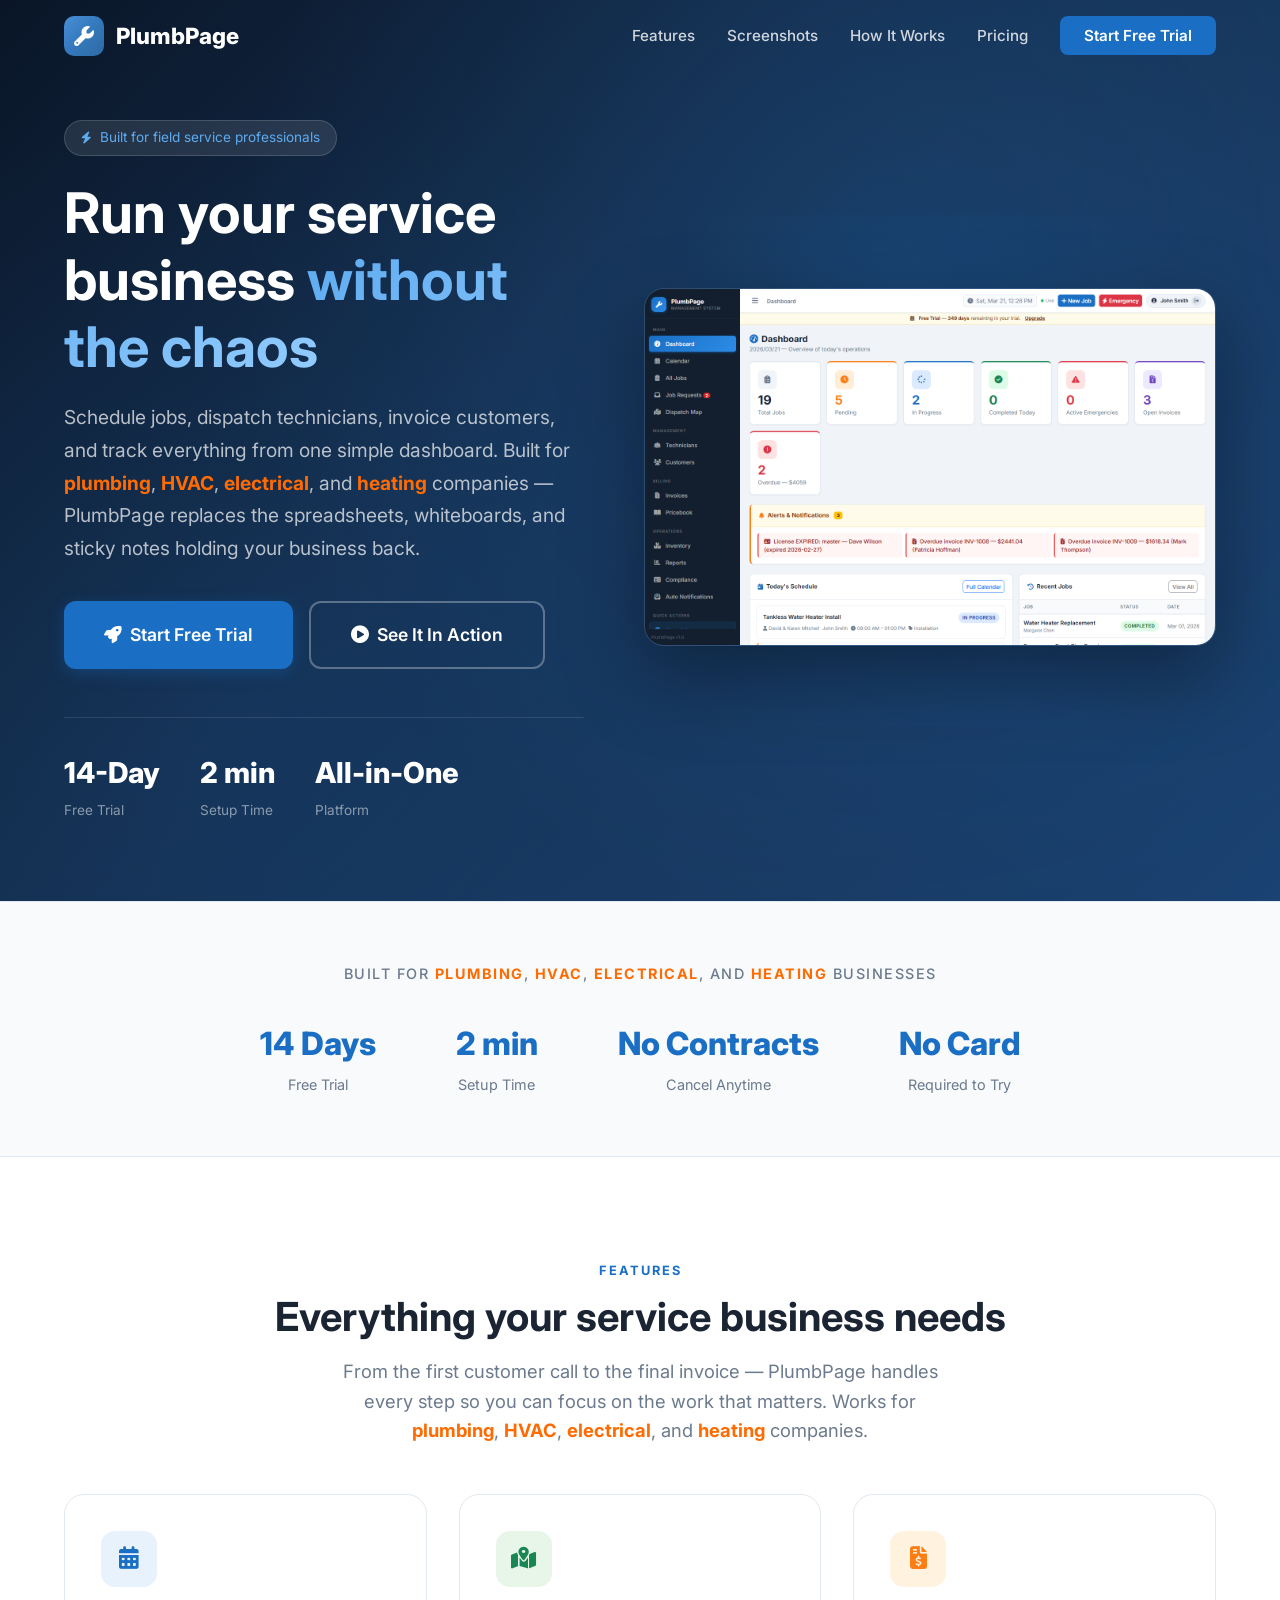
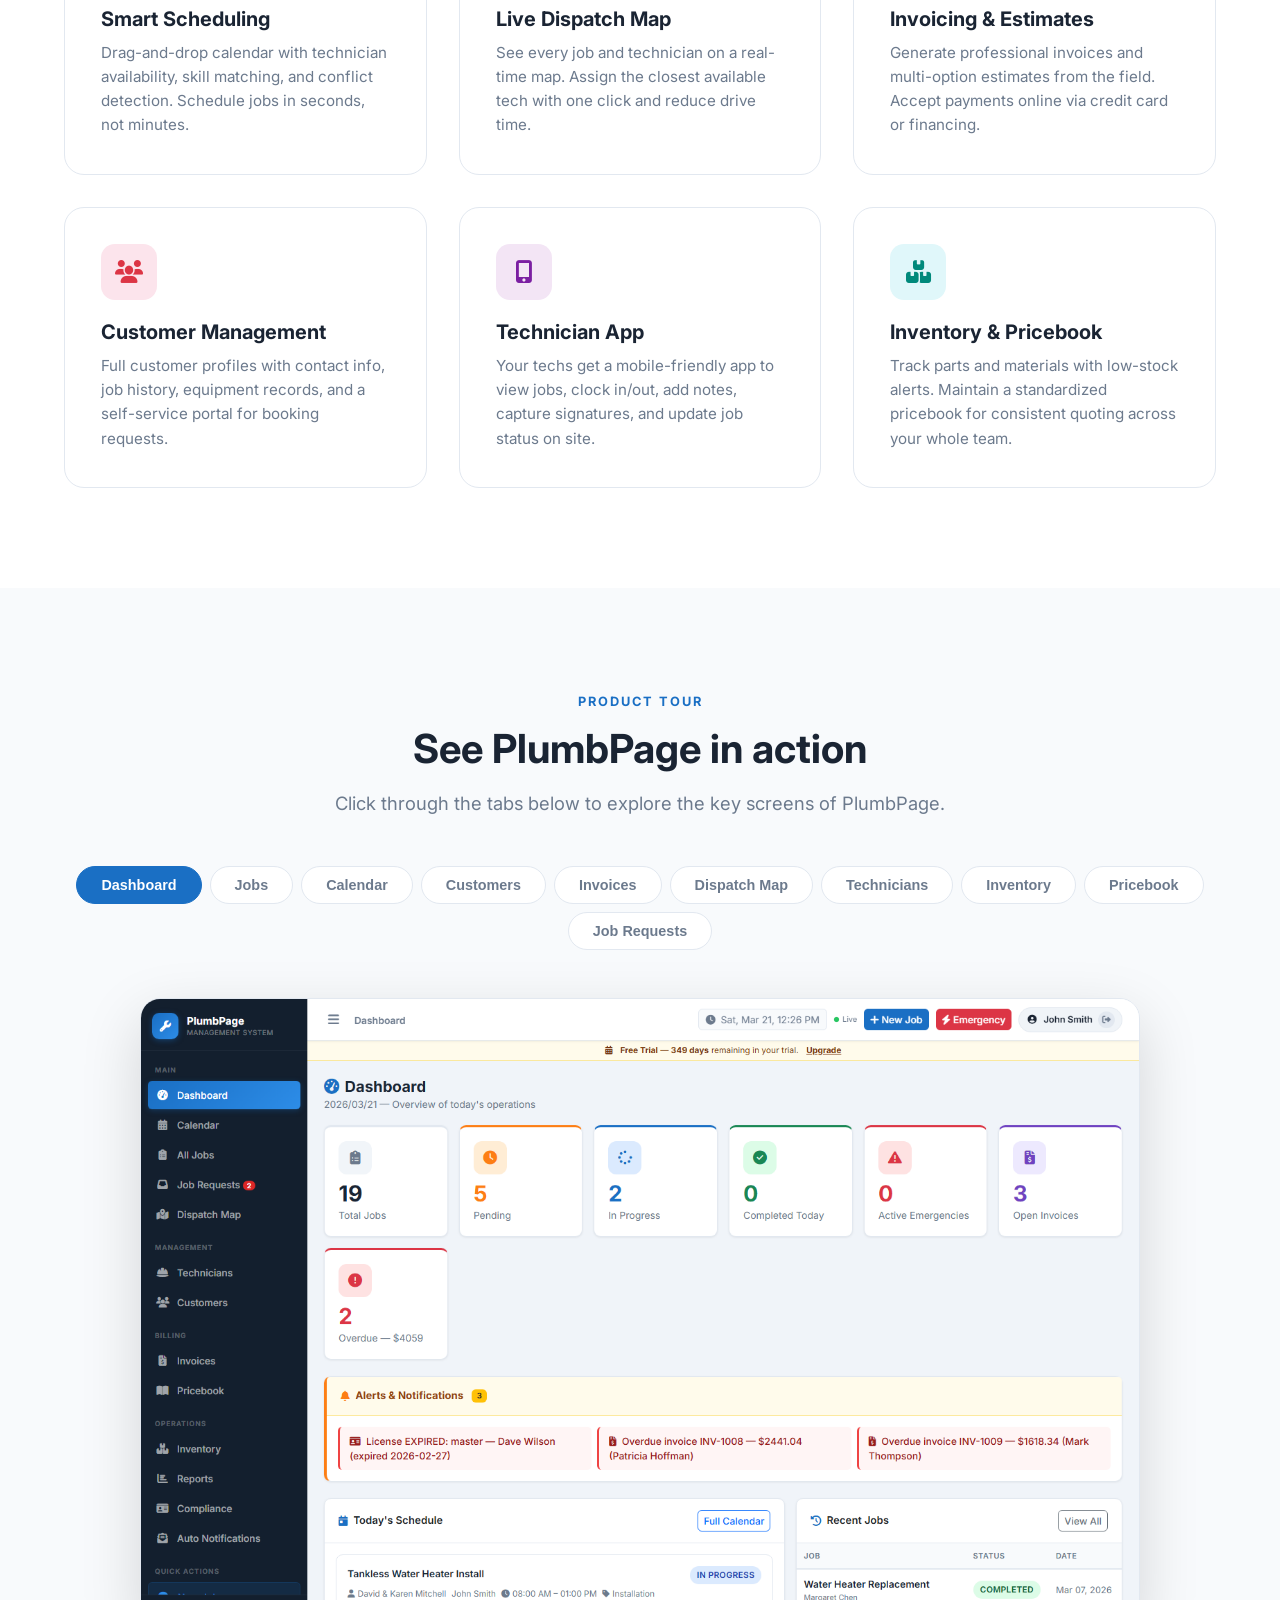
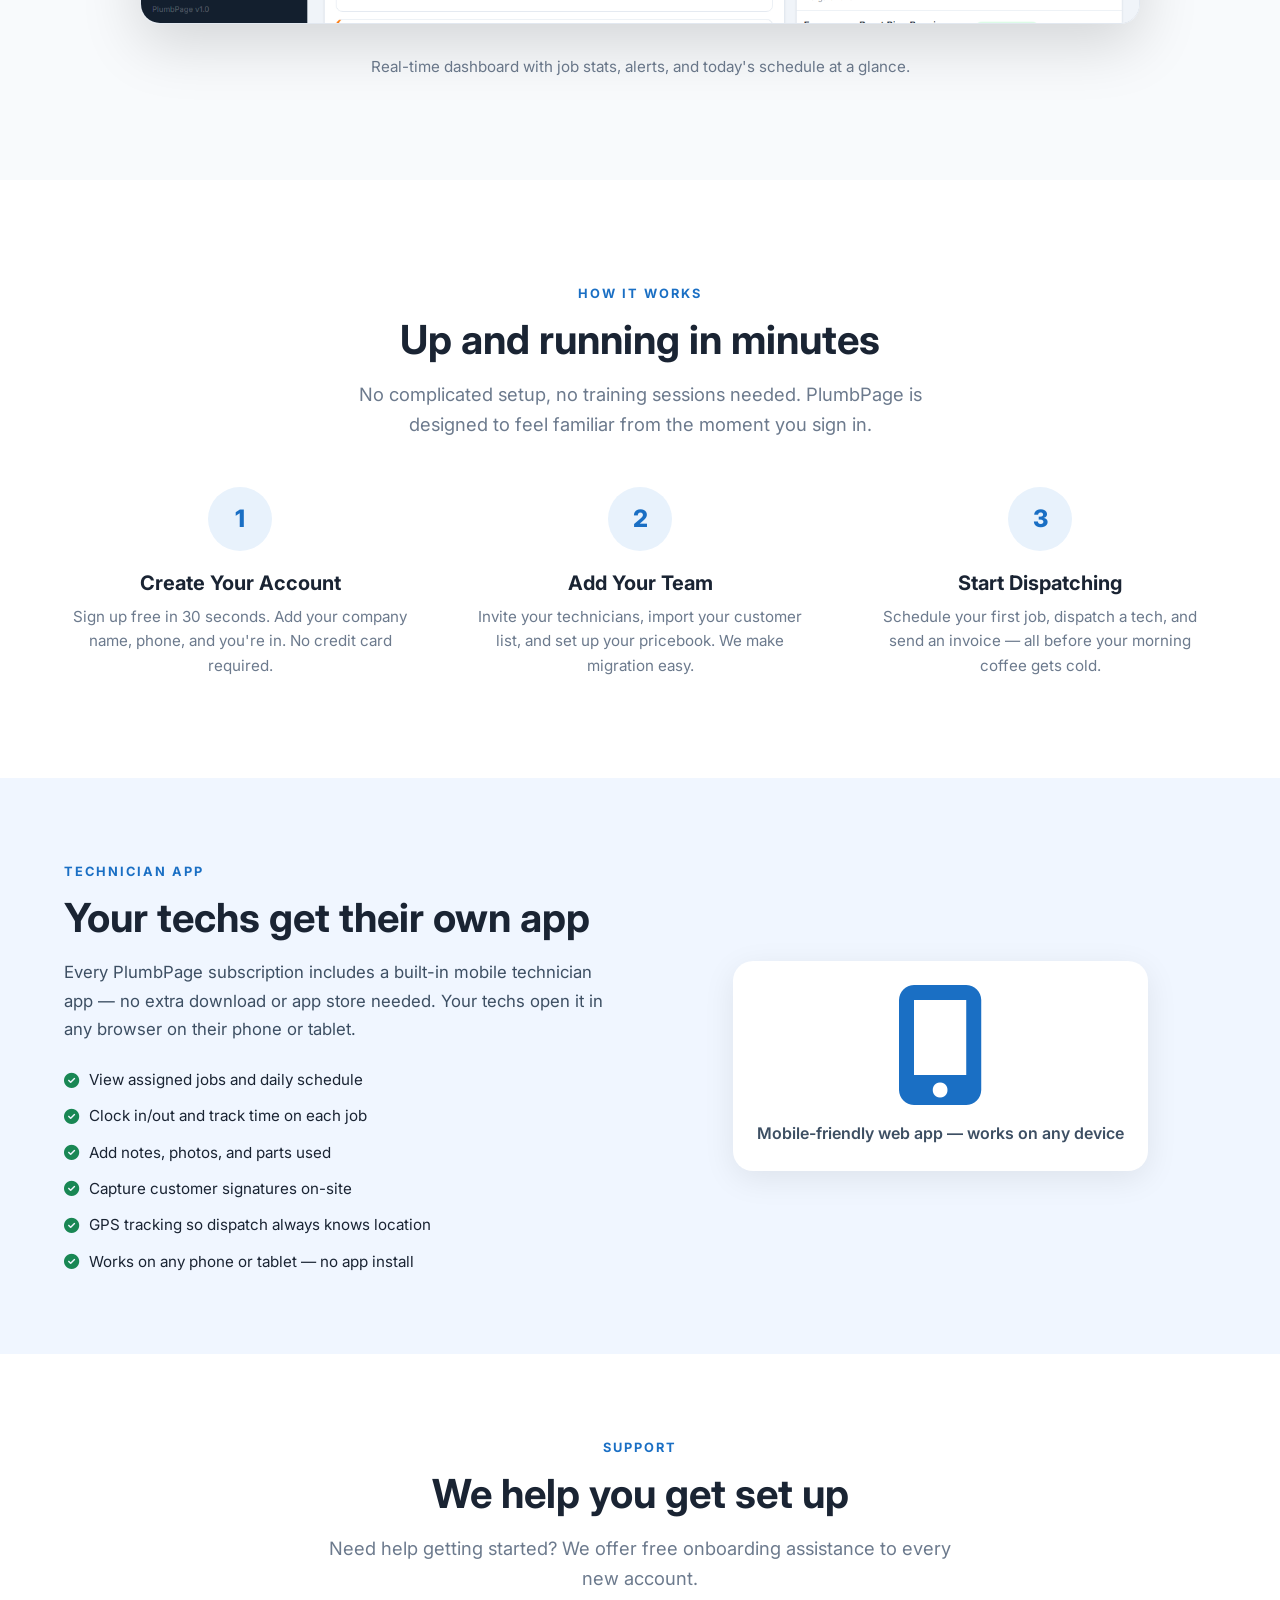
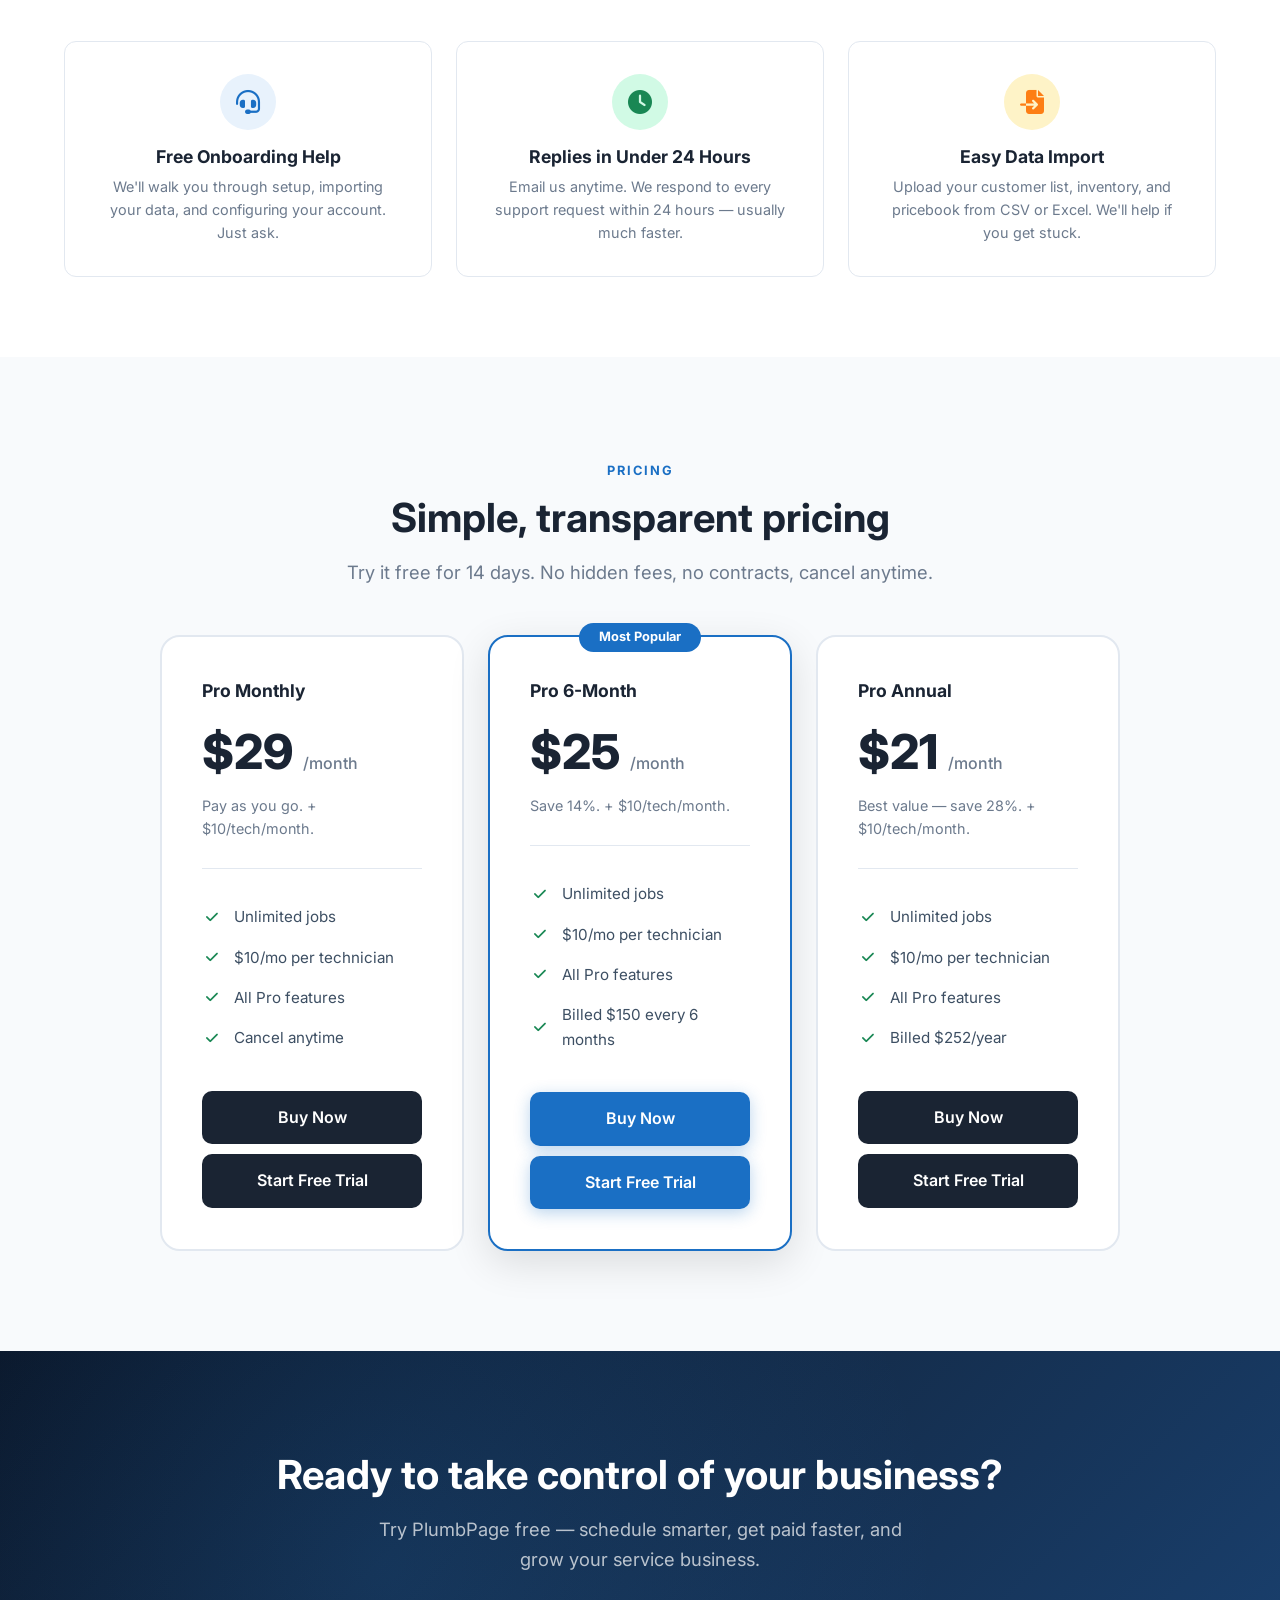
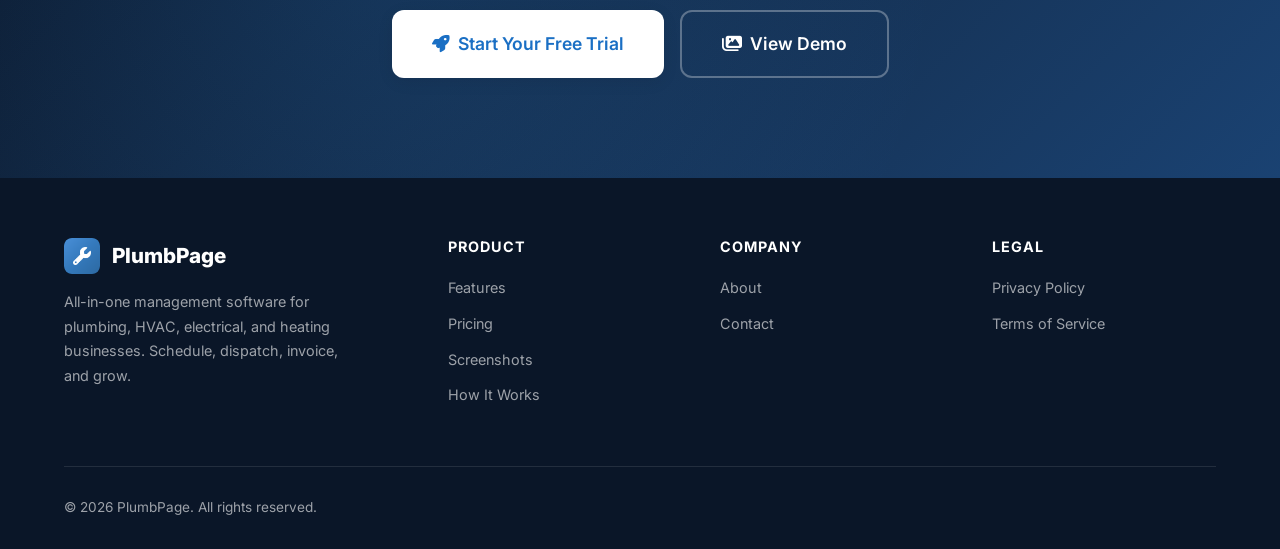
==== index.html @ 65cfa47f "Fix product tour flash: preload all images, crossfade on tab switch" ====
<!DOCTYPE html>
<html lang="en">
<head>
    <meta charset="UTF-8">
    <meta name="viewport" content="width=device-width, initial-scale=1.0">
    <title>PlumbPage — Field Service Management Software for Plumbing, HVAC & Electrical</title>
    <meta name="description" content="All-in-one field service management software for plumbing, HVAC, electrical, and heating businesses. Schedule jobs, dispatch technicians, send invoices, and manage customers from one dashboard. 14-day free trial.">
    <meta name="keywords" content="field service management, plumbing software, HVAC software, electrical contractor software, dispatch software, technician app, job scheduling, invoicing, service business management">
    <meta property="og:title" content="PlumbPage — Run Your Service Business Without the Chaos">
    <meta property="og:description" content="Schedule jobs, dispatch technicians, invoice customers, and track everything from one simple dashboard. Built for plumbing, HVAC, electrical, and heating companies.">
    <meta property="og:type" content="website">
    <meta property="og:url" content="https://plumbpage.com">
    <meta property="og:image" content="https://plumbpage.com/assets/screenshots/dashboard.png">
    <meta name="twitter:card" content="summary_large_image">
    <meta name="twitter:title" content="PlumbPage — Field Service Management Software">
    <meta name="twitter:description" content="All-in-one scheduling, dispatch, invoicing, and technician management for service businesses.">
    <meta name="twitter:image" content="https://plumbpage.com/assets/screenshots/dashboard.png">
    <link rel="canonical" href="https://plumbpage.com">
    <link rel="icon" type="image/png" href="assets/logo.png">
    <link rel="preconnect" href="https://fonts.googleapis.com">
    <link rel="preconnect" href="https://fonts.gstatic.com" crossorigin>
    <link href="https://fonts.googleapis.com/css2?family=Inter:wght@400;500;600;700;800&display=swap" rel="stylesheet">
    <link rel="stylesheet" href="https://cdnjs.cloudflare.com/ajax/libs/font-awesome/6.5.0/css/all.min.css">
    <link rel="stylesheet" href="assets/css/style.css">

    <style>
        .fade-up {
            opacity: 0;
            transform: translateY(24px);
            transition: opacity 0.6s ease, transform 0.6s ease;
        }
        .fade-up.visible {
            opacity: 1;
            transform: translateY(0);
        }
    </style>
</head>
<body>

<!-- ══════════════ NAVBAR ══════════════ -->
<nav class="navbar">
    <div class="container">
        <a href="#" class="nav-logo">
            <img src="assets/logo.png" alt="PlumbPage">
            PlumbPage
        </a>
        <ul class="nav-links">
            <li><a href="#features">Features</a></li>
            <li><a href="#showcase">Screenshots</a></li>
            <li><a href="#how-it-works">How It Works</a></li>
            <li><a href="#pricing">Pricing</a></li>
            <li><a href="https://app.plumbpage.com/register" class="nav-cta">Start Free Trial</a></li>
        </ul>
        <button class="nav-toggle" aria-label="Toggle menu">
            <i class="fas fa-bars"></i>
        </button>
    </div>
</nav>

<!-- ══════════════ HERO ══════════════ -->
<section class="hero">
    <div class="container">
        <div class="hero-grid">
            <div>
                <div class="hero-badge">
                    <i class="fas fa-bolt"></i>
                    Built for field service professionals
                </div>
                <h1>Run your service business <span>without the chaos</span></h1>
                <p class="hero-description">
                    Schedule jobs, dispatch technicians, invoice customers, and track everything
                    from one simple dashboard. Built for <strong>plumbing</strong>, <strong>HVAC</strong>, <strong>electrical</strong>, and <strong>heating</strong>
                    companies — PlumbPage replaces the spreadsheets, whiteboards, and sticky notes
                    holding your business back.
                </p>
                <div class="hero-buttons">
                    <a href="https://app.plumbpage.com/register" class="btn btn-primary btn-lg">
                        <i class="fas fa-rocket"></i> Start Free Trial
                    </a>
                    <a href="#showcase" class="btn btn-outline btn-lg">
                        <i class="fas fa-play-circle"></i> See It In Action
                    </a>
                </div>
                <div class="hero-stats">
                    <div>
                        <div class="hero-stat-value">14-Day</div>
                        <div class="hero-stat-label">Free Trial</div>
                    </div>
                    <div>
                        <div class="hero-stat-value">2 min</div>
                        <div class="hero-stat-label">Setup Time</div>
                    </div>
                    <div>
                        <div class="hero-stat-value">All-in-One</div>
                        <div class="hero-stat-label">Platform</div>
                    </div>
                </div>
            </div>
            <div class="hero-image">
                <div class="hero-image-glow"></div>
                <img src="assets/screenshots/dashboard.png" alt="PlumbPage Dashboard">
            </div>
        </div>
    </div>
</section>

<!-- ══════════════ SOCIAL PROOF ══════════════ -->
<section class="social-proof">
    <div class="container">
        <p>Built for <strong>plumbing</strong>, <strong>HVAC</strong>, <strong>electrical</strong>, and <strong>heating</strong> businesses</p>
        <div class="proof-stats">
            <div class="proof-stat">
                <div class="proof-stat-value">14 Days</div>
                <div class="proof-stat-label">Free Trial</div>
            </div>
            <div class="proof-stat">
                <div class="proof-stat-value">2 min</div>
                <div class="proof-stat-label">Setup Time</div>
            </div>
            <div class="proof-stat">
                <div class="proof-stat-value">No Contracts</div>
                <div class="proof-stat-label">Cancel Anytime</div>
            </div>
            <div class="proof-stat">
                <div class="proof-stat-value">No Card</div>
                <div class="proof-stat-label">Required to Try</div>
            </div>
        </div>
    </div>
</section>

<!-- ══════════════ FEATURES ══════════════ -->
<section class="features" id="features">
    <div class="container">
        <div class="text-center">
            <span class="section-label">Features</span>
            <h2 class="section-title">Everything your service business needs</h2>
            <p class="section-subtitle">
                From the first customer call to the final invoice — PlumbPage handles
                every step so you can focus on the work that matters. Works for <strong>plumbing</strong>, <strong>HVAC</strong>, <strong>electrical</strong>, and <strong>heating</strong> companies.
            </p>
        </div>
        <div class="features-grid">
            <div class="feature-card fade-up">
                <div class="feature-icon blue"><i class="fas fa-calendar-alt"></i></div>
                <h3>Smart Scheduling</h3>
                <p>Drag-and-drop calendar with technician availability, skill matching, and conflict detection. Schedule jobs in seconds, not minutes.</p>
            </div>
            <div class="feature-card fade-up">
                <div class="feature-icon green"><i class="fas fa-map-marked-alt"></i></div>
                <h3>Live Dispatch Map</h3>
                <p>See every job and technician on a real-time map. Assign the closest available tech with one click and reduce drive time.</p>
            </div>
            <div class="feature-card fade-up">
                <div class="feature-icon orange"><i class="fas fa-file-invoice-dollar"></i></div>
                <h3>Invoicing & Estimates</h3>
                <p>Generate professional invoices and multi-option estimates from the field. Accept payments online via credit card or financing.</p>
            </div>
            <div class="feature-card fade-up">
                <div class="feature-icon red"><i class="fas fa-users"></i></div>
                <h3>Customer Management</h3>
                <p>Full customer profiles with contact info, job history, equipment records, and a self-service portal for booking requests.</p>
            </div>
            <div class="feature-card fade-up">
                <div class="feature-icon purple"><i class="fas fa-mobile-alt"></i></div>
                <h3>Technician App</h3>
                <p>Your techs get a mobile-friendly app to view jobs, clock in/out, add notes, capture signatures, and update job status on site.</p>
            </div>
            <div class="feature-card fade-up">
                <div class="feature-icon teal"><i class="fas fa-boxes"></i></div>
                <h3>Inventory & Pricebook</h3>
                <p>Track parts and materials with low-stock alerts. Maintain a standardized pricebook for consistent quoting across your whole team.</p>
            </div>
        </div>
    </div>
</section>

<!-- ══════════════ SCREENSHOT SHOWCASE ══════════════ -->
<section class="showcase" id="showcase">
    <div class="container">
        <div class="text-center">
            <span class="section-label">Product Tour</span>
            <h2 class="section-title">See PlumbPage in action</h2>
            <p class="section-subtitle">
                Click through the tabs below to explore the key screens of PlumbPage.
            </p>
        </div>

        <div class="showcase-tabs">
            <button class="showcase-tab active" data-target="dashboard">Dashboard</button>
            <button class="showcase-tab" data-target="jobs">Jobs</button>
            <button class="showcase-tab" data-target="calendar">Calendar</button>
            <button class="showcase-tab" data-target="customers">Customers</button>
            <button class="showcase-tab" data-target="invoices">Invoices</button>
            <button class="showcase-tab" data-target="map">Dispatch Map</button>
            <button class="showcase-tab" data-target="technicians">Technicians</button>
            <button class="showcase-tab" data-target="inventory">Inventory</button>
            <button class="showcase-tab" data-target="pricebook">Pricebook</button>
            <button class="showcase-tab" data-target="job-requests">Job Requests</button>
        </div>

        <div class="showcase-image-wrapper fade-up">
            <img class="showcase-image active" data-screen="dashboard" src="assets/screenshots/dashboard.png" alt="Dashboard">
            <img class="showcase-image" data-screen="jobs" src="assets/screenshots/jobs.png" alt="Jobs">
            <img class="showcase-image" data-screen="calendar" src="assets/screenshots/calendar.png" alt="Calendar">
            <img class="showcase-image" data-screen="customers" src="assets/screenshots/customers.png" alt="Customers">
            <img class="showcase-image" data-screen="invoices" src="assets/screenshots/invoices.png" alt="Invoices">
            <img class="showcase-image" data-screen="map" src="assets/screenshots/map.png" alt="Dispatch Map">
            <img class="showcase-image" data-screen="technicians" src="assets/screenshots/technicians.png" alt="Technicians">
            <img class="showcase-image" data-screen="inventory" src="assets/screenshots/inventory.png" alt="Inventory">
            <img class="showcase-image" data-screen="pricebook" src="assets/screenshots/pricebook.png" alt="Pricebook">
            <img class="showcase-image" data-screen="job-requests" src="assets/screenshots/job-requests.png" alt="Job Requests">
        </div>
        <p class="showcase-caption">Real-time dashboard with job stats, alerts, and today's schedule at a glance.</p>
    </div>
</section>

<!-- ══════════════ HOW IT WORKS ══════════════ -->
<section class="how-it-works" id="how-it-works">
    <div class="container">
        <div class="text-center">
            <span class="section-label">How It Works</span>
            <h2 class="section-title">Up and running in minutes</h2>
            <p class="section-subtitle">
                No complicated setup, no training sessions needed. PlumbPage is designed
                to feel familiar from the moment you sign in.
            </p>
        </div>
        <div class="steps">
            <div class="step fade-up">
                <div class="step-number">1</div>
                <h3>Create Your Account</h3>
                <p>Sign up free in 30 seconds. Add your company name, phone, and you're in. No credit card required.</p>
            </div>
            <div class="step fade-up">
                <div class="step-number">2</div>
                <h3>Add Your Team</h3>
                <p>Invite your technicians, import your customer list, and set up your pricebook. We make migration easy.</p>
            </div>
            <div class="step fade-up">
                <div class="step-number">3</div>
                <h3>Start Dispatching</h3>
                <p>Schedule your first job, dispatch a tech, and send an invoice — all before your morning coffee gets cold.</p>
            </div>
        </div>
    </div>
</section>

<!-- ══════════════ TECHNICIAN APP ══════════════ -->
<section class="tech-app-section" style="padding:80px 0;background:var(--blue-50);">
    <div class="container">
        <div style="display:grid;grid-template-columns:1fr 1fr;gap:48px;align-items:center;">
            <div>
                <span class="section-label">Technician App</span>
                <h2 class="section-title" style="text-align:left;">Your techs get their own app</h2>
                <p style="color:var(--gray-700);font-size:1.05rem;line-height:1.7;margin-bottom:24px;">
                    Every PlumbPage subscription includes a built-in mobile technician app — no extra download or app store needed. Your techs open it in any browser on their phone or tablet.
                </p>
                <ul style="list-style:none;padding:0;display:flex;flex-direction:column;gap:12px;">
                    <li style="display:flex;align-items:center;gap:10px;font-size:0.95rem;"><i class="fas fa-check-circle" style="color:var(--green);"></i> View assigned jobs and daily schedule</li>
                    <li style="display:flex;align-items:center;gap:10px;font-size:0.95rem;"><i class="fas fa-check-circle" style="color:var(--green);"></i> Clock in/out and track time on each job</li>
                    <li style="display:flex;align-items:center;gap:10px;font-size:0.95rem;"><i class="fas fa-check-circle" style="color:var(--green);"></i> Add notes, photos, and parts used</li>
                    <li style="display:flex;align-items:center;gap:10px;font-size:0.95rem;"><i class="fas fa-check-circle" style="color:var(--green);"></i> Capture customer signatures on-site</li>
                    <li style="display:flex;align-items:center;gap:10px;font-size:0.95rem;"><i class="fas fa-check-circle" style="color:var(--green);"></i> GPS tracking so dispatch always knows location</li>
                    <li style="display:flex;align-items:center;gap:10px;font-size:0.95rem;"><i class="fas fa-check-circle" style="color:var(--green);"></i> Works on any phone or tablet — no app install</li>
                </ul>
            </div>
            <div style="text-align:center;">
                <div style="background:var(--white);border-radius:20px;padding:24px;box-shadow:0 8px 32px rgba(0,0,0,0.08);display:inline-block;">
                    <i class="fas fa-mobile-alt" style="font-size:120px;color:var(--blue-500);"></i>
                    <p style="margin-top:16px;font-weight:600;color:var(--gray-700);">Mobile-friendly web app — works on any device</p>
                </div>
            </div>
        </div>
    </div>
</section>

<!-- ══════════════ ONBOARDING & SUPPORT ══════════════ -->
<section style="padding:80px 0;">
    <div class="container">
        <div class="text-center">
            <span class="section-label">Support</span>
            <h2 class="section-title">We help you get set up</h2>
            <p class="section-subtitle">
                Need help getting started? We offer free onboarding assistance to every new account.
            </p>
        </div>
        <div style="display:grid;grid-template-columns:repeat(3,1fr);gap:24px;margin-top:48px;">
            <div style="background:var(--white);border:1px solid var(--gray-200);border-radius:var(--radius);padding:32px;text-align:center;">
                <div style="width:56px;height:56px;background:var(--blue-100);border-radius:50%;display:flex;align-items:center;justify-content:center;margin:0 auto 16px;">
                    <i class="fas fa-headset" style="font-size:24px;color:var(--blue-500);"></i>
                </div>
                <h3 style="font-size:1.1rem;margin-bottom:8px;">Free Onboarding Help</h3>
                <p style="color:var(--gray-500);font-size:0.9rem;">We'll walk you through setup, importing your data, and configuring your account. Just ask.</p>
            </div>
            <div style="background:var(--white);border:1px solid var(--gray-200);border-radius:var(--radius);padding:32px;text-align:center;">
                <div style="width:56px;height:56px;background:#d1fae5;border-radius:50%;display:flex;align-items:center;justify-content:center;margin:0 auto 16px;">
                    <i class="fas fa-clock" style="font-size:24px;color:var(--green);"></i>
                </div>
                <h3 style="font-size:1.1rem;margin-bottom:8px;">Replies in Under 24 Hours</h3>
                <p style="color:var(--gray-500);font-size:0.9rem;">Email us anytime. We respond to every support request within 24 hours — usually much faster.</p>
            </div>
            <div style="background:var(--white);border:1px solid var(--gray-200);border-radius:var(--radius);padding:32px;text-align:center;">
                <div style="width:56px;height:56px;background:#fef3c7;border-radius:50%;display:flex;align-items:center;justify-content:center;margin:0 auto 16px;">
                    <i class="fas fa-file-import" style="font-size:24px;color:var(--orange);"></i>
                </div>
                <h3 style="font-size:1.1rem;margin-bottom:8px;">Easy Data Import</h3>
                <p style="color:var(--gray-500);font-size:0.9rem;">Upload your customer list, inventory, and pricebook from CSV or Excel. We'll help if you get stuck.</p>
            </div>
        </div>
    </div>
</section>

<!-- ══════════════ PRICING ══════════════ -->
<section class="pricing" id="pricing">
    <div class="container">
        <div class="text-center">
            <span class="section-label">Pricing</span>
            <h2 class="section-title">Simple, transparent pricing</h2>
            <p class="section-subtitle">
                Try it free for 14 days. No hidden fees, no contracts, cancel anytime.
            </p>
        </div>
        <div class="pricing-grid">
            <div class="pricing-card">
                <div class="pricing-name">Pro Monthly</div>
                <div class="pricing-price">$29 <span>/month</span></div>
                <div class="pricing-description">Pay as you go. + $10/tech/month.</div>
                <ul class="pricing-features">
                    <li><i class="fas fa-check"></i> Unlimited jobs</li>
                    <li><i class="fas fa-check"></i> $10/mo per technician</li>
                    <li><i class="fas fa-check"></i> All Pro features</li>
                    <li><i class="fas fa-check"></i> Cancel anytime</li>
                </ul>
                <a href="https://app.plumbpage.com/register?plan=monthly" class="btn btn-dark">Buy Now</a>
                <a href="https://app.plumbpage.com/register" class="btn btn-dark" style="margin-top:10px;">Start Free Trial</a>
            </div>
            <div class="pricing-card featured">
                <div class="pricing-name">Pro 6-Month</div>
                <div class="pricing-price">$25 <span>/month</span></div>
                <div class="pricing-description">Save 14%. + $10/tech/month.</div>
                <ul class="pricing-features">
                    <li><i class="fas fa-check"></i> Unlimited jobs</li>
                    <li><i class="fas fa-check"></i> $10/mo per technician</li>
                    <li><i class="fas fa-check"></i> All Pro features</li>
                    <li><i class="fas fa-check"></i> Billed $150 every 6 months</li>
                </ul>
                <a href="https://app.plumbpage.com/register?plan=6month" class="btn btn-primary">Buy Now</a>
                <a href="https://app.plumbpage.com/register" class="btn btn-primary" style="margin-top:10px;">Start Free Trial</a>
            </div>
            <div class="pricing-card">
                <div class="pricing-name">Pro Annual</div>
                <div class="pricing-price">$21 <span>/month</span></div>
                <div class="pricing-description">Best value — save 28%. + $10/tech/month.</div>
                <ul class="pricing-features">
                    <li><i class="fas fa-check"></i> Unlimited jobs</li>
                    <li><i class="fas fa-check"></i> $10/mo per technician</li>
                    <li><i class="fas fa-check"></i> All Pro features</li>
                    <li><i class="fas fa-check"></i> Billed $252/year</li>
                </ul>
                <a href="https://app.plumbpage.com/register?plan=annual" class="btn btn-dark">Buy Now</a>
                <a href="https://app.plumbpage.com/register" class="btn btn-dark" style="margin-top:10px;">Start Free Trial</a>
            </div>
        </div>
    </div>
</section>

<!-- ══════════════ CTA ══════════════ -->
<section class="cta" id="cta">
    <div class="container">
        <h2>Ready to take control of your business?</h2>
        <p>Try PlumbPage free — schedule smarter, get paid faster, and grow your service business.</p>
        <div class="cta-buttons">
            <a href="https://app.plumbpage.com/register" class="btn btn-white btn-lg">
                <i class="fas fa-rocket"></i> Start Your Free Trial
            </a>
            <a href="#showcase" class="btn btn-outline btn-lg">
                <i class="fas fa-images"></i> View Demo
            </a>
        </div>
    </div>
</section>

<!-- ══════════════ FOOTER ══════════════ -->
<footer class="footer">
    <div class="container">
        <div class="footer-grid">
            <div>
                <div class="footer-brand">
                    <img src="assets/logo.png" alt="PlumbPage">
                    PlumbPage
                </div>
                <p class="footer-description">
                    All-in-one management software for plumbing, HVAC, electrical, and heating businesses. Schedule, dispatch, invoice, and grow.
                </p>
            </div>
            <div>
                <h4>Product</h4>
                <ul class="footer-links">
                    <li><a href="#features">Features</a></li>
                    <li><a href="#pricing">Pricing</a></li>
                    <li><a href="#showcase">Screenshots</a></li>
                    <li><a href="#how-it-works">How It Works</a></li>
                </ul>
            </div>
            <div>
                <h4>Company</h4>
                <ul class="footer-links">
                    <li><a href="#">About</a></li>
                    <li><a href="mailto:colton@plumbpage.com">Contact</a></li>
                </ul>
            </div>
            <div>
                <h4>Legal</h4>
                <ul class="footer-links">
                    <li><a href="privacy.html">Privacy Policy</a></li>
                    <li><a href="terms.html">Terms of Service</a></li>
                </ul>
            </div>
        </div>
        <div class="footer-bottom">
            <span>&copy; 2026 PlumbPage. All rights reserved.</span>
        </div>
    </div>
</footer>

<script src="assets/js/main.js"></script>
<script type="application/ld+json">
{
  "@context": "https://schema.org",
  "@type": "SoftwareApplication",
  "name": "PlumbPage",
  "applicationCategory": "BusinessApplication",
  "operatingSystem": "Web",
  "description": "All-in-one field service management software for plumbing, HVAC, electrical, and heating businesses. Schedule, dispatch, invoice, and manage technicians.",
  "url": "https://plumbpage.com",
  "offers": [
    {
      "@type": "Offer",
      "name": "Pro Monthly",
      "price": "29.00",
      "priceCurrency": "USD",
      "billingIncrement": "1",
      "billingDuration": "P1M",
      "description": "$29/month base + $10/month per technician"
    },
    {
      "@type": "Offer",
      "name": "Pro 6-Month",
      "price": "150.00",
      "priceCurrency": "USD",
      "billingDuration": "P6M",
      "description": "$25/month base + $10/month per technician, billed every 6 months"
    },
    {
      "@type": "Offer",
      "name": "Pro Annual",
      "price": "252.00",
      "priceCurrency": "USD",
      "billingDuration": "P1Y",
      "description": "$21/month base + $10/month per technician, billed annually"
    }
  ],
  "featureList": [
    "Job scheduling and dispatch",
    "Live dispatch map with GPS tracking",
    "Invoicing and estimates",
    "Customer management with portal",
    "Mobile technician app",
    "Inventory and pricebook management",
    "SMS and email notifications",
    "QuickBooks Online sync",
    "AI dispatch suggestions",
    "Customer e-signatures"
  ]
}
</script>
</body>
</html>
---- assets/css/style.css ----
/* ═══════════════════════════════════════════
   PlumbPage Marketing Site — Styles
   ═══════════════════════════════════════════ */

/* ── Reset & Base ── */
*, *::before, *::after { box-sizing: border-box; margin: 0; padding: 0; }

:root {
    --blue-900: #0a1628;
    --blue-800: #0f1f38;
    --blue-700: #142d4c;
    --blue-600: #1a4272;
    --blue-500: #1a6fc4;
    --blue-400: #2d8de8;
    --blue-300: #5eabf0;
    --blue-100: #e8f2fc;
    --blue-50:  #f0f6ff;
    --gray-900: #1a2433;
    --gray-700: #3d4f63;
    --gray-500: #6c7a8d;
    --gray-300: #b8c4d0;
    --gray-200: #e2e8f0;
    --gray-100: #f0f4f9;
    --gray-50:  #f8fafc;
    --white:    #ffffff;
    --green:    #198754;
    --orange:   #fd7e14;
    --red:      #dc3545;
    --radius:   12px;
    --radius-lg: 20px;
    --shadow-sm: 0 1px 3px rgba(0,0,0,.06);
    --shadow-md: 0 4px 16px rgba(0,0,0,.08);
    --shadow-lg: 0 12px 40px rgba(0,0,0,.12);
    --shadow-xl: 0 20px 60px rgba(0,0,0,.15);
    --transition: 0.3s cubic-bezier(.4,0,.2,1);
}

html { scroll-behavior: smooth; }

body {
    font-family: 'Inter', 'Segoe UI', system-ui, -apple-system, sans-serif;
    color: var(--gray-900);
    background: var(--white);
    line-height: 1.6;
    -webkit-font-smoothing: antialiased;
    overflow-x: hidden;
}

a { text-decoration: none; color: inherit; }
img { max-width: 100%; height: auto; }

.container {
    max-width: 1200px;
    margin: 0 auto;
    padding: 0 24px;
}

/* ── Typography ── */
h1, h2, h3, h4 { line-height: 1.2; font-weight: 700; }
h1 { font-size: clamp(2.2rem, 5vw, 3.5rem); }
h2 { font-size: clamp(1.8rem, 3.5vw, 2.5rem); }
h3 { font-size: 1.25rem; }

.section-label {
    display: inline-block;
    font-size: 0.8rem;
    font-weight: 700;
    text-transform: uppercase;
    letter-spacing: 2px;
    color: var(--blue-500);
    margin-bottom: 12px;
}

.section-title {
    margin-bottom: 16px;
    color: var(--gray-900);
}

.section-subtitle {
    font-size: 1.15rem;
    color: var(--gray-500);
    max-width: 640px;
    margin: 0 auto 48px;
}

.text-center { text-align: center; }

/* ── Buttons ── */
.btn {
    display: inline-flex;
    align-items: center;
    gap: 8px;
    padding: 14px 32px;
    border-radius: 10px;
    font-size: 1rem;
    font-weight: 600;
    border: none;
    cursor: pointer;
    transition: all var(--transition);
    white-space: nowrap;
}

.btn-primary {
    background: var(--blue-500);
    color: var(--white);
    box-shadow: 0 4px 16px rgba(26,111,196,.3);
}
.btn-primary:hover {
    background: var(--blue-400);
    transform: translateY(-2px);
    box-shadow: 0 8px 24px rgba(26,111,196,.4);
}

.btn-outline {
    background: transparent;
    color: var(--white);
    border: 2px solid rgba(255,255,255,.3);
}
.btn-outline:hover {
    background: rgba(255,255,255,.1);
    border-color: rgba(255,255,255,.6);
}

.btn-dark {
    background: var(--gray-900);
    color: var(--white);
}
.btn-dark:hover {
    background: var(--blue-700);
    transform: translateY(-2px);
}

.btn-white {
    background: var(--white);
    color: var(--blue-500);
    box-shadow: var(--shadow-md);
}
.btn-white:hover {
    transform: translateY(-2px);
    box-shadow: var(--shadow-lg);
}

.btn-lg {
    padding: 18px 40px;
    font-size: 1.1rem;
    border-radius: 12px;
}

/* ── Navbar ── */
.navbar {
    position: fixed;
    top: 0;
    left: 0;
    right: 0;
    z-index: 1000;
    padding: 16px 0;
    transition: all var(--transition);
}

.navbar.scrolled {
    background: rgba(255,255,255,.95);
    backdrop-filter: blur(20px);
    box-shadow: 0 2px 20px rgba(0,0,0,.08);
    padding: 10px 0;
}

.navbar .container {
    display: flex;
    align-items: center;
    justify-content: space-between;
}

.nav-logo {
    display: flex;
    align-items: center;
    gap: 12px;
    font-size: 1.4rem;
    font-weight: 800;
    color: var(--white);
}

.navbar.scrolled .nav-logo { color: var(--gray-900); }

.nav-logo img {
    width: 40px;
    height: 40px;
    border-radius: 10px;
}

.nav-links {
    display: flex;
    align-items: center;
    gap: 32px;
    list-style: none;
}

.nav-links a {
    font-size: 0.95rem;
    font-weight: 500;
    color: rgba(255,255,255,.8);
    transition: color var(--transition);
}

.nav-links a:hover { color: var(--white); }

.navbar.scrolled .nav-links a { color: var(--gray-700); }
.navbar.scrolled .nav-links a:hover { color: var(--blue-500); }

.nav-cta {
    padding: 10px 24px !important;
    background: var(--blue-500);
    color: var(--white) !important;
    border-radius: 8px;
    font-weight: 600 !important;
}
.nav-cta:hover {
    background: var(--blue-400) !important;
    color: var(--white) !important;
}

.nav-toggle {
    display: none;
    background: none;
    border: none;
    font-size: 1.5rem;
    color: var(--white);
    cursor: pointer;
}
.navbar.scrolled .nav-toggle { color: var(--gray-900); }

/* ── Hero ── */
.hero {
    position: relative;
    min-height: 100vh;
    display: flex;
    align-items: center;
    background: linear-gradient(135deg, var(--blue-900) 0%, var(--blue-700) 40%, var(--blue-600) 100%);
    overflow: hidden;
    padding: 120px 0 80px;
}

.hero::before {
    content: '';
    position: absolute;
    inset: 0;
    background: radial-gradient(circle at 70% 30%, rgba(45,141,232,.15) 0%, transparent 60%),
                radial-gradient(circle at 20% 80%, rgba(26,111,196,.1) 0%, transparent 50%);
}

.hero-grid {
    display: grid;
    grid-template-columns: 1fr 1.1fr;
    gap: 60px;
    align-items: center;
    position: relative;
    z-index: 1;
}

.hero-badge {
    display: inline-flex;
    align-items: center;
    gap: 8px;
    padding: 6px 16px;
    background: rgba(255,255,255,.1);
    border: 1px solid rgba(255,255,255,.15);
    border-radius: 100px;
    font-size: 0.85rem;
    color: var(--blue-300);
    margin-bottom: 24px;
    backdrop-filter: blur(10px);
}

.hero-badge i { font-size: 0.75rem; }

.hero h1 {
    color: var(--white);
    margin-bottom: 20px;
}

.hero h1 span {
    background: linear-gradient(135deg, var(--blue-300), #93ccff);
    -webkit-background-clip: text;
    -webkit-text-fill-color: transparent;
    background-clip: text;
}

.hero-description strong {
    color: #ff6b00;
    font-weight: 700;
}

.hero-description {
    font-size: 1.2rem;
    color: rgba(255,255,255,.7);
    margin-bottom: 36px;
    line-height: 1.7;
    max-width: 520px;
}

.hero-buttons {
    display: flex;
    gap: 16px;
    flex-wrap: wrap;
}

.hero-stats {
    display: flex;
    gap: 40px;
    margin-top: 48px;
    padding-top: 32px;
    border-top: 1px solid rgba(255,255,255,.1);
}

.hero-stat-value {
    font-size: 1.8rem;
    font-weight: 800;
    color: var(--white);
}

.hero-stat-label {
    font-size: 0.85rem;
    color: rgba(255,255,255,.5);
    margin-top: 4px;
}

.hero-image {
    position: relative;
}

.hero-image img {
    border-radius: var(--radius-lg);
    box-shadow: 0 30px 80px rgba(0,0,0,.4);
    border: 1px solid rgba(255,255,255,.1);
}

.hero-image-glow {
    position: absolute;
    inset: -20%;
    background: radial-gradient(circle, rgba(26,111,196,.2) 0%, transparent 70%);
    z-index: -1;
}

/* ── Logos / Social Proof ── */
.social-proof {
    padding: 60px 0;
    background: var(--gray-50);
    border-top: 1px solid var(--gray-200);
    border-bottom: 1px solid var(--gray-200);
}

.social-proof p strong {
    color: #ff6b00;
    font-weight: 700;
    text-transform: uppercase;
}

.section-subtitle strong {
    color: #ff6b00;
    font-weight: 700;
}

.social-proof p {
    text-align: center;
    font-size: 0.9rem;
    color: var(--gray-500);
    font-weight: 500;
    text-transform: uppercase;
    letter-spacing: 1.5px;
    margin-bottom: 32px;
}

.proof-stats {
    display: flex;
    justify-content: center;
    gap: 80px;
    flex-wrap: wrap;
}

.proof-stat {
    text-align: center;
}

.proof-stat-value {
    font-size: 2rem;
    font-weight: 800;
    color: var(--blue-500);
}

.proof-stat-label {
    font-size: 0.9rem;
    color: var(--gray-500);
    margin-top: 4px;
}

/* ── Features Section ── */
.features {
    padding: 100px 0;
    background: var(--white);
}

.features-grid {
    display: grid;
    grid-template-columns: repeat(3, 1fr);
    gap: 32px;
    margin-top: 16px;
}

.feature-card {
    padding: 36px;
    border-radius: var(--radius-lg);
    border: 1px solid var(--gray-200);
    transition: all var(--transition);
    background: var(--white);
}

.feature-card:hover {
    border-color: var(--blue-400);
    box-shadow: var(--shadow-lg);
    transform: translateY(-4px);
}

.feature-icon {
    width: 56px;
    height: 56px;
    border-radius: 14px;
    display: flex;
    align-items: center;
    justify-content: center;
    font-size: 1.4rem;
    margin-bottom: 20px;
}

.feature-icon.blue  { background: var(--blue-100); color: var(--blue-500); }
.feature-icon.green { background: #e8f5e9; color: var(--green); }
.feature-icon.orange { background: #fff3e0; color: var(--orange); }
.feature-icon.red   { background: #fce4ec; color: var(--red); }
.feature-icon.purple { background: #f3e5f5; color: #7b1fa2; }
.feature-icon.teal  { background: #e0f7fa; color: #00897b; }

.feature-card h3 {
    margin-bottom: 10px;
    color: var(--gray-900);
}

.feature-card p {
    color: var(--gray-500);
    font-size: 0.95rem;
    line-height: 1.6;
}

/* ── Screenshot Showcase ── */
.showcase {
    padding: 100px 0;
    background: var(--gray-50);
}

.showcase-tabs {
    display: flex;
    justify-content: center;
    gap: 8px;
    margin-bottom: 48px;
    flex-wrap: wrap;
}

.showcase-tab {
    padding: 10px 24px;
    border-radius: 100px;
    font-size: 0.9rem;
    font-weight: 600;
    border: 1px solid var(--gray-200);
    background: var(--white);
    color: var(--gray-500);
    cursor: pointer;
    transition: all var(--transition);
}

.showcase-tab:hover {
    border-color: var(--blue-400);
    color: var(--blue-500);
}

.showcase-tab.active {
    background: var(--blue-500);
    color: var(--white);
    border-color: var(--blue-500);
}

.showcase-image-wrapper {
    position: relative;
    max-width: 1000px;
    margin: 0 auto;
}

.showcase-image {
    border-radius: var(--radius-lg);
    box-shadow: var(--shadow-xl);
    border: 1px solid var(--gray-200);
    width: 100%;
    position: absolute;
    top: 0; left: 0;
    opacity: 0;
    transition: opacity 0.25s ease;
    pointer-events: none;
}

.showcase-image.active {
    position: relative;
    opacity: 1;
    pointer-events: auto;
}

.showcase-caption {
    text-align: center;
    margin-top: 24px;
    font-size: 0.95rem;
    color: var(--gray-500);
}

/* ── How It Works ── */
.how-it-works {
    padding: 100px 0;
    background: var(--white);
}

.steps {
    display: grid;
    grid-template-columns: repeat(3, 1fr);
    gap: 48px;
    margin-top: 16px;
}

.step {
    text-align: center;
    position: relative;
}

.step-number {
    width: 64px;
    height: 64px;
    border-radius: 50%;
    background: var(--blue-100);
    color: var(--blue-500);
    font-size: 1.5rem;
    font-weight: 800;
    display: flex;
    align-items: center;
    justify-content: center;
    margin: 0 auto 20px;
}

.step h3 { margin-bottom: 10px; }

.step p {
    color: var(--gray-500);
    font-size: 0.95rem;
}

/* ── Pricing ── */
.pricing {
    padding: 100px 0;
    background: var(--gray-50);
}

.pricing-grid {
    display: grid;
    grid-template-columns: repeat(3, 1fr);
    gap: 24px;
    max-width: 960px;
    margin: 0 auto;
}

.pricing-card {
    background: var(--white);
    border-radius: var(--radius-lg);
    padding: 40px;
    border: 2px solid var(--gray-200);
    transition: all var(--transition);
    position: relative;
}

.pricing-card.featured {
    border-color: var(--blue-500);
    box-shadow: var(--shadow-lg);
}

.pricing-card.featured::before {
    content: 'Most Popular';
    position: absolute;
    top: -14px;
    left: 50%;
    transform: translateX(-50%);
    background: var(--blue-500);
    color: var(--white);
    padding: 4px 20px;
    border-radius: 100px;
    font-size: 0.8rem;
    font-weight: 700;
}

.pricing-name {
    font-size: 1.1rem;
    font-weight: 700;
    color: var(--gray-900);
    margin-bottom: 8px;
}

.pricing-price {
    font-size: 3rem;
    font-weight: 800;
    color: var(--gray-900);
    margin-bottom: 4px;
}

.pricing-price span {
    font-size: 1rem;
    font-weight: 500;
    color: var(--gray-500);
}

.pricing-description {
    font-size: 0.9rem;
    color: var(--gray-500);
    margin-bottom: 28px;
    padding-bottom: 28px;
    border-bottom: 1px solid var(--gray-200);
}

.pricing-features {
    list-style: none;
    margin-bottom: 32px;
}

.pricing-features li {
    padding: 8px 0;
    font-size: 0.95rem;
    color: var(--gray-700);
    display: flex;
    align-items: center;
    gap: 12px;
}

.pricing-features li i {
    color: var(--green);
    font-size: 0.85rem;
    width: 20px;
    text-align: center;
}

.pricing-card .btn { width: 100%; justify-content: center; }

/* ── Testimonials ── */
.testimonials {
    padding: 100px 0;
    background: var(--white);
}

.testimonials-grid {
    display: grid;
    grid-template-columns: repeat(3, 1fr);
    gap: 32px;
}

.testimonial-card {
    padding: 32px;
    border-radius: var(--radius-lg);
    border: 1px solid var(--gray-200);
    background: var(--white);
}

.testimonial-stars {
    color: #f59e0b;
    margin-bottom: 16px;
    font-size: 0.9rem;
}

.testimonial-text {
    font-size: 1rem;
    color: var(--gray-700);
    line-height: 1.7;
    margin-bottom: 20px;
}

.testimonial-author {
    display: flex;
    align-items: center;
    gap: 12px;
}

.testimonial-avatar {
    width: 44px;
    height: 44px;
    border-radius: 50%;
    background: var(--blue-100);
    color: var(--blue-500);
    display: flex;
    align-items: center;
    justify-content: center;
    font-weight: 700;
    font-size: 0.9rem;
}

.testimonial-name {
    font-weight: 600;
    font-size: 0.95rem;
}

.testimonial-role {
    font-size: 0.8rem;
    color: var(--gray-500);
}

/* ── CTA Section ── */
.cta {
    padding: 100px 0;
    background: linear-gradient(135deg, var(--blue-900) 0%, var(--blue-700) 50%, var(--blue-600) 100%);
    position: relative;
    overflow: hidden;
}

.cta::before {
    content: '';
    position: absolute;
    inset: 0;
    background: radial-gradient(circle at 30% 50%, rgba(45,141,232,.15) 0%, transparent 60%);
}

.cta .container {
    position: relative;
    z-index: 1;
    text-align: center;
}

.cta h2 {
    color: var(--white);
    margin-bottom: 16px;
}

.cta p {
    color: rgba(255,255,255,.7);
    font-size: 1.15rem;
    max-width: 540px;
    margin: 0 auto 36px;
}

.cta-buttons {
    display: flex;
    justify-content: center;
    gap: 16px;
    flex-wrap: wrap;
}

/* ── Footer ── */
.footer {
    padding: 60px 0 30px;
    background: var(--blue-900);
    color: rgba(255,255,255,.6);
}

.footer-grid {
    display: grid;
    grid-template-columns: 1.5fr 1fr 1fr 1fr;
    gap: 48px;
    margin-bottom: 48px;
}

.footer-brand {
    display: flex;
    align-items: center;
    gap: 12px;
    font-size: 1.3rem;
    font-weight: 800;
    color: var(--white);
    margin-bottom: 16px;
}

.footer-brand img {
    width: 36px;
    height: 36px;
    border-radius: 8px;
}

.footer-description {
    font-size: 0.9rem;
    line-height: 1.7;
    max-width: 300px;
}

.footer h4 {
    color: var(--white);
    font-size: 0.9rem;
    text-transform: uppercase;
    letter-spacing: 1px;
    margin-bottom: 20px;
}

.footer-links {
    list-style: none;
}

.footer-links li { margin-bottom: 10px; }

.footer-links a {
    font-size: 0.9rem;
    color: rgba(255,255,255,.6);
    transition: color var(--transition);
}

.footer-links a:hover { color: var(--white); }

.footer-bottom {
    padding-top: 30px;
    border-top: 1px solid rgba(255,255,255,.1);
    display: flex;
    justify-content: space-between;
    align-items: center;
    font-size: 0.85rem;
}

.footer-social {
    display: flex;
    gap: 16px;
}

.footer-social a {
    color: rgba(255,255,255,.5);
    font-size: 1.1rem;
    transition: color var(--transition);
}

.footer-social a:hover { color: var(--white); }

/* ── Responsive ── */
@media (max-width: 968px) {
    .hero-grid { grid-template-columns: 1fr; text-align: center; }
    .hero-description { margin-left: auto; margin-right: auto; }
    .hero-buttons { justify-content: center; }
    .hero-stats { justify-content: center; }
    .hero-image { margin-top: 40px; }
    .features-grid { grid-template-columns: repeat(2, 1fr); }
    .steps { grid-template-columns: 1fr; gap: 32px; }
    .pricing-grid { grid-template-columns: 1fr; max-width: 400px; }
    .tech-app-section > .container > div { grid-template-columns: 1fr !important; text-align: center; }
    .tech-app-section .section-title { text-align: center !important; }
    .testimonials-grid { grid-template-columns: 1fr; }
    .footer-grid { grid-template-columns: repeat(2, 1fr); }
    .features { padding: 60px 0; }
    .showcase { padding: 60px 0; }
    .how-it-works { padding: 60px 0; }
    .pricing { padding: 60px 0; }
    .cta { padding: 60px 0; }
}

@media (max-width: 640px) {
    .nav-links { display: none; }
    .nav-links.open {
        display: flex;
        flex-direction: column;
        position: absolute;
        top: 100%;
        left: 0;
        right: 0;
        background: var(--white);
        padding: 24px;
        box-shadow: var(--shadow-lg);
        border-radius: 0 0 var(--radius) var(--radius);
        gap: 12px;
    }
    .nav-links.open a { color: var(--gray-700); }
    .nav-links.open .nav-cta { text-align: center; }
    .nav-toggle { display: block; }
    .features-grid { grid-template-columns: 1fr; }
    .feature-card { padding: 24px; }
    .tech-app-section > .container > div { grid-template-columns: 1fr !important; }
    section > .container > div[style*="grid-template-columns:repeat(3"] { grid-template-columns: 1fr !important; }
    .hero { padding: 100px 0 60px; min-height: auto; }
    .hero h1 { font-size: 1.8rem; }
    .hero-description { font-size: 1rem; }
    .hero-badge { font-size: 0.75rem; }
    .hero-buttons { flex-direction: column; align-items: center; }
    .hero-buttons .btn { width: 100%; justify-content: center; }
    .hero-stats { gap: 20px; flex-wrap: wrap; justify-content: center; }
    .hero-stat-value { font-size: 1.4rem; }
    .social-proof { padding: 40px 0; }
    .social-proof p { font-size: 0.75rem; letter-spacing: 1px; }
    .proof-stats { gap: 24px; }
    .proof-stat-value { font-size: 1.4rem; }
    .section-subtitle { font-size: 1rem; margin-bottom: 32px; }
    .showcase-tabs { gap: 4px; }
    .showcase-tab { padding: 6px 12px; font-size: 0.75rem; }
    .pricing-card { padding: 28px; }
    .pricing-price { font-size: 2.4rem; }
    .cta h2 { font-size: 1.5rem; }
    .cta p { font-size: 1rem; }
    .cta-buttons { flex-direction: column; align-items: center; }
    .cta-buttons .btn { width: 100%; justify-content: center; }
    .footer-grid { grid-template-columns: 1fr; gap: 32px; }
    .footer-bottom { flex-direction: column; gap: 16px; text-align: center; }
    .footer { padding: 40px 0 24px; }
    .container { padding: 0 16px; }
}
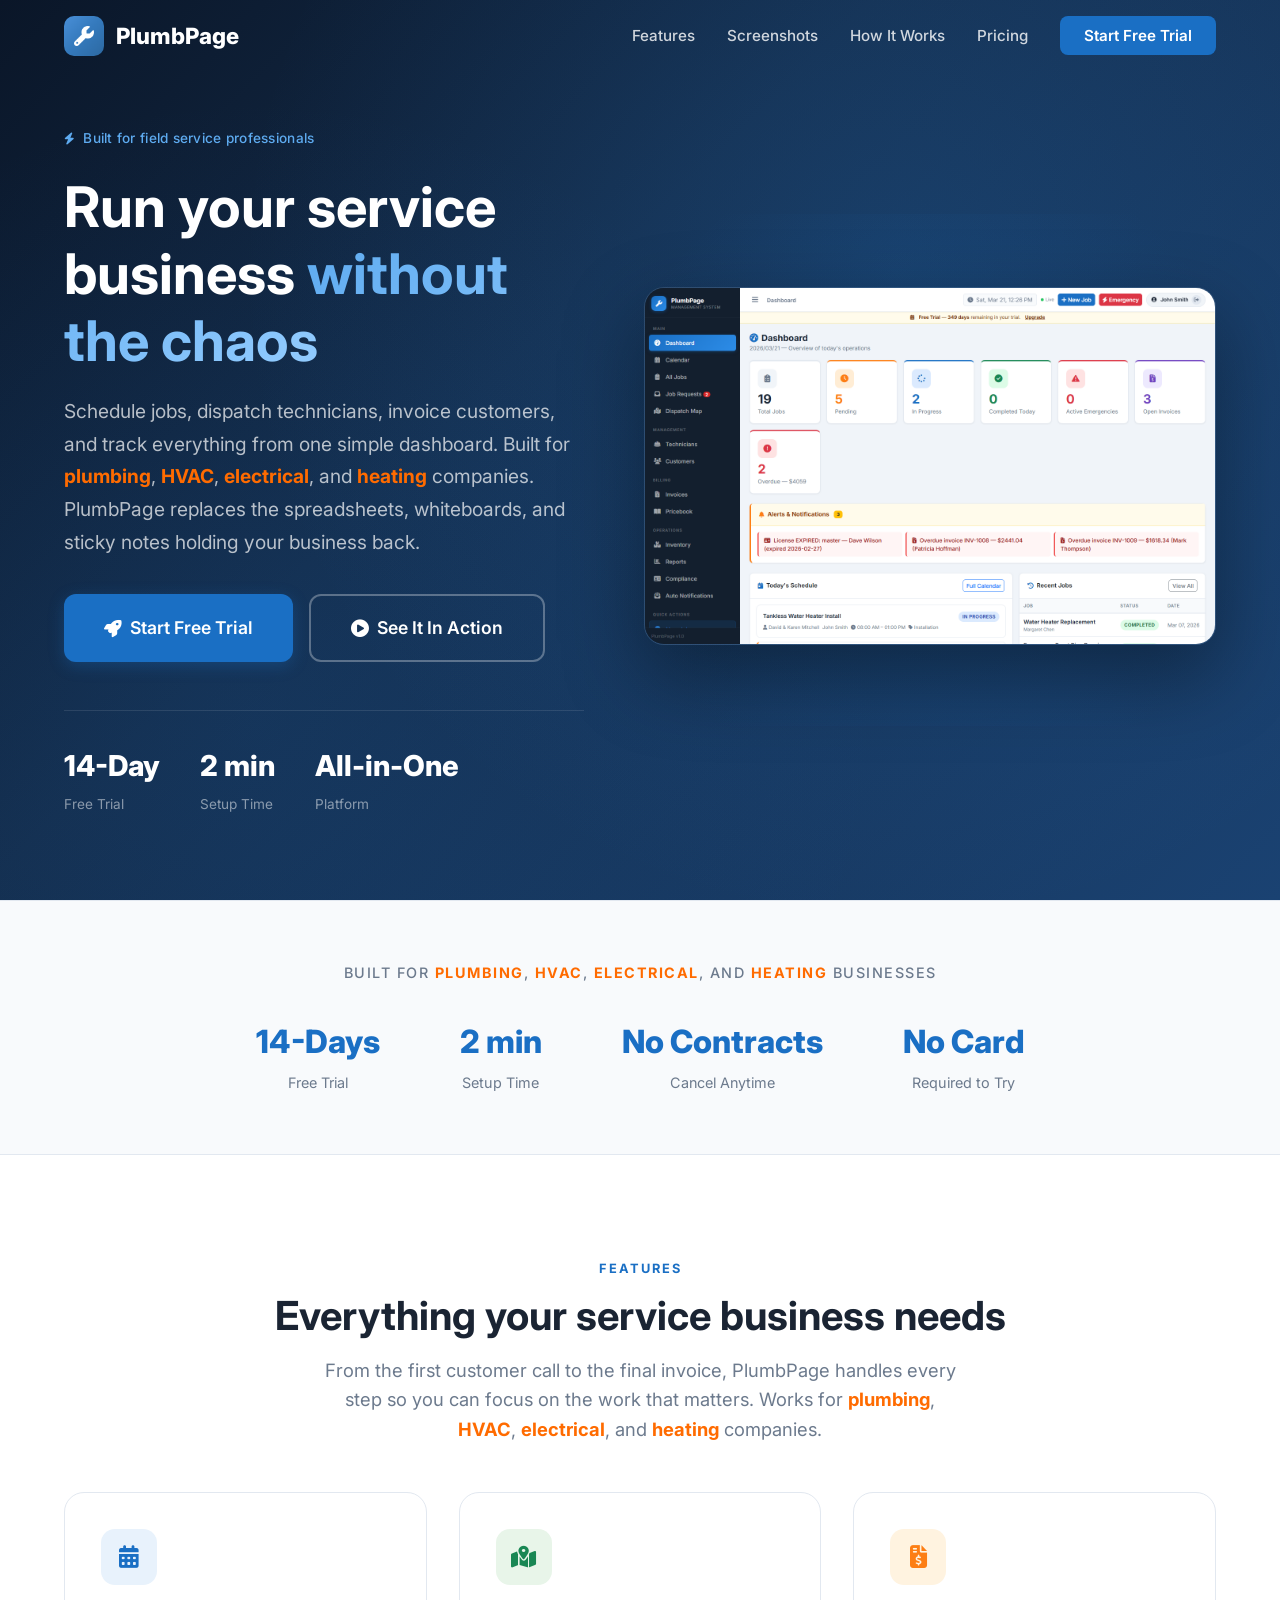
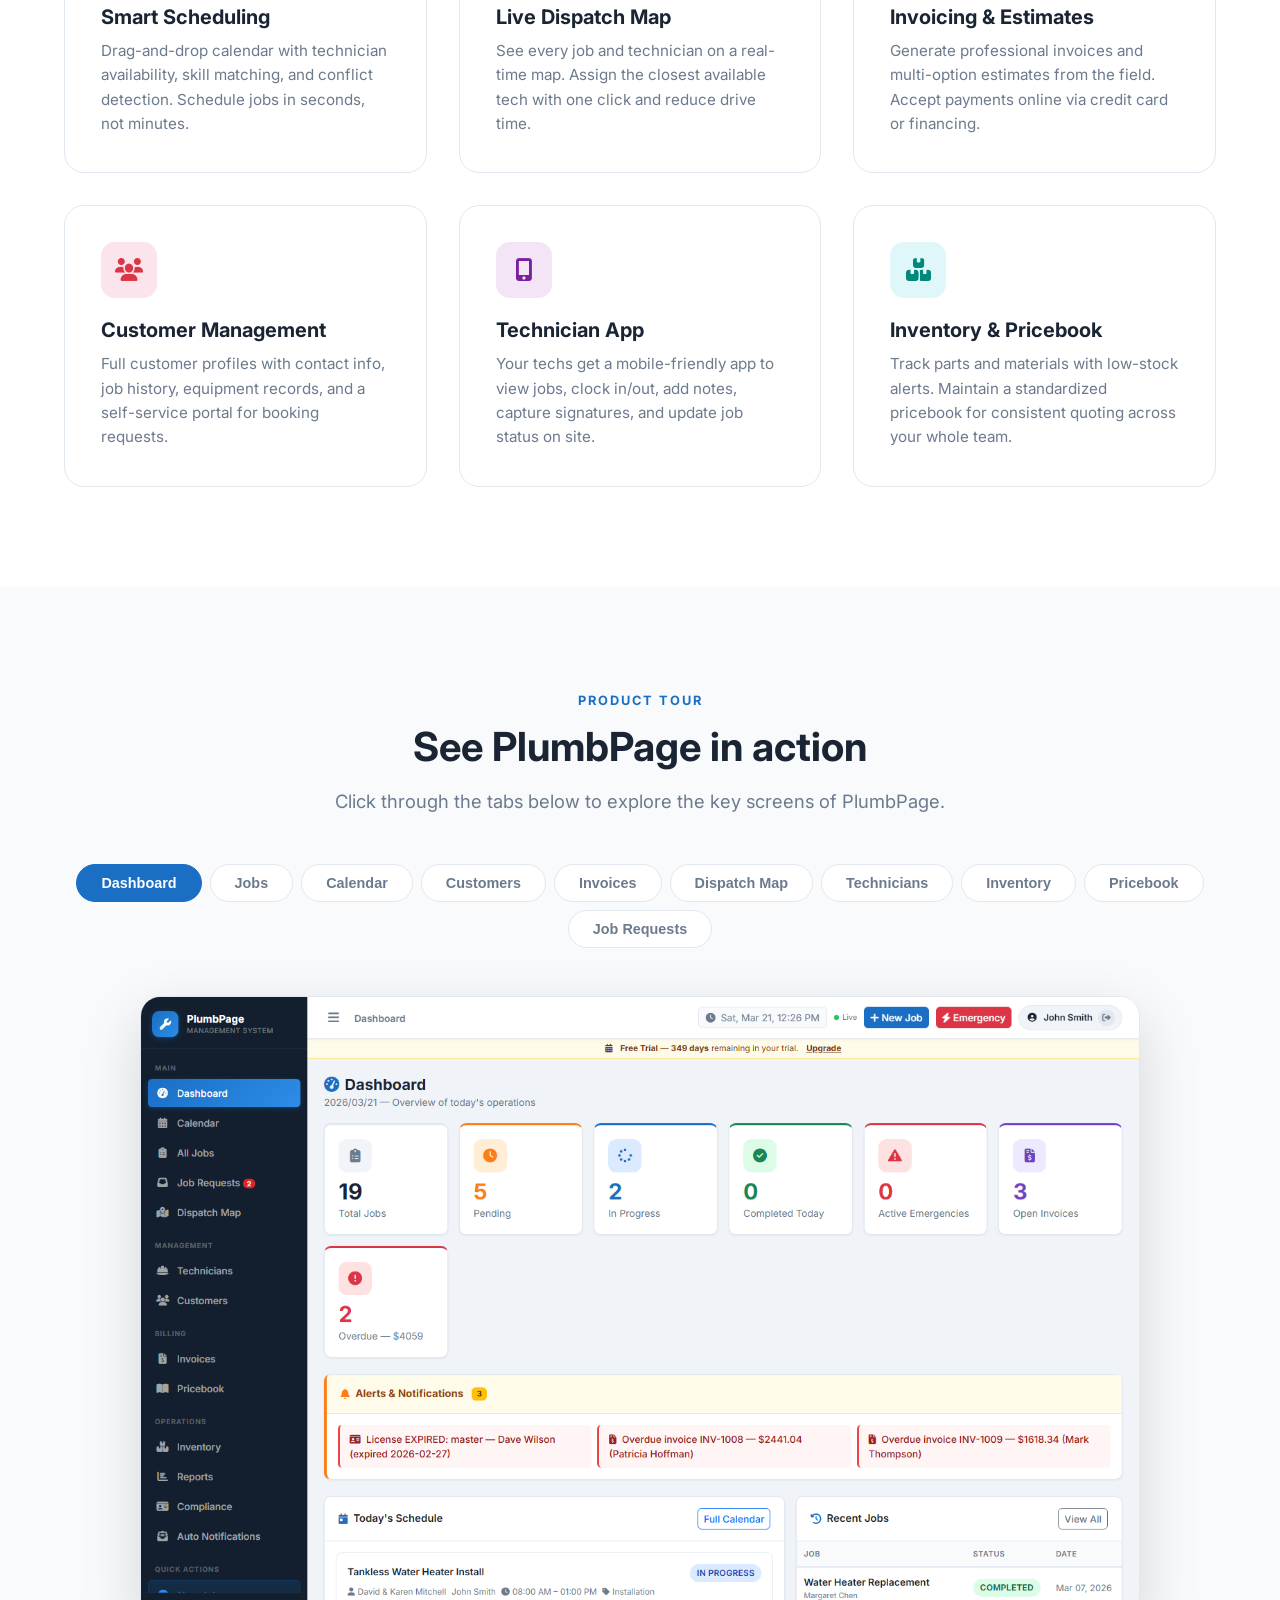
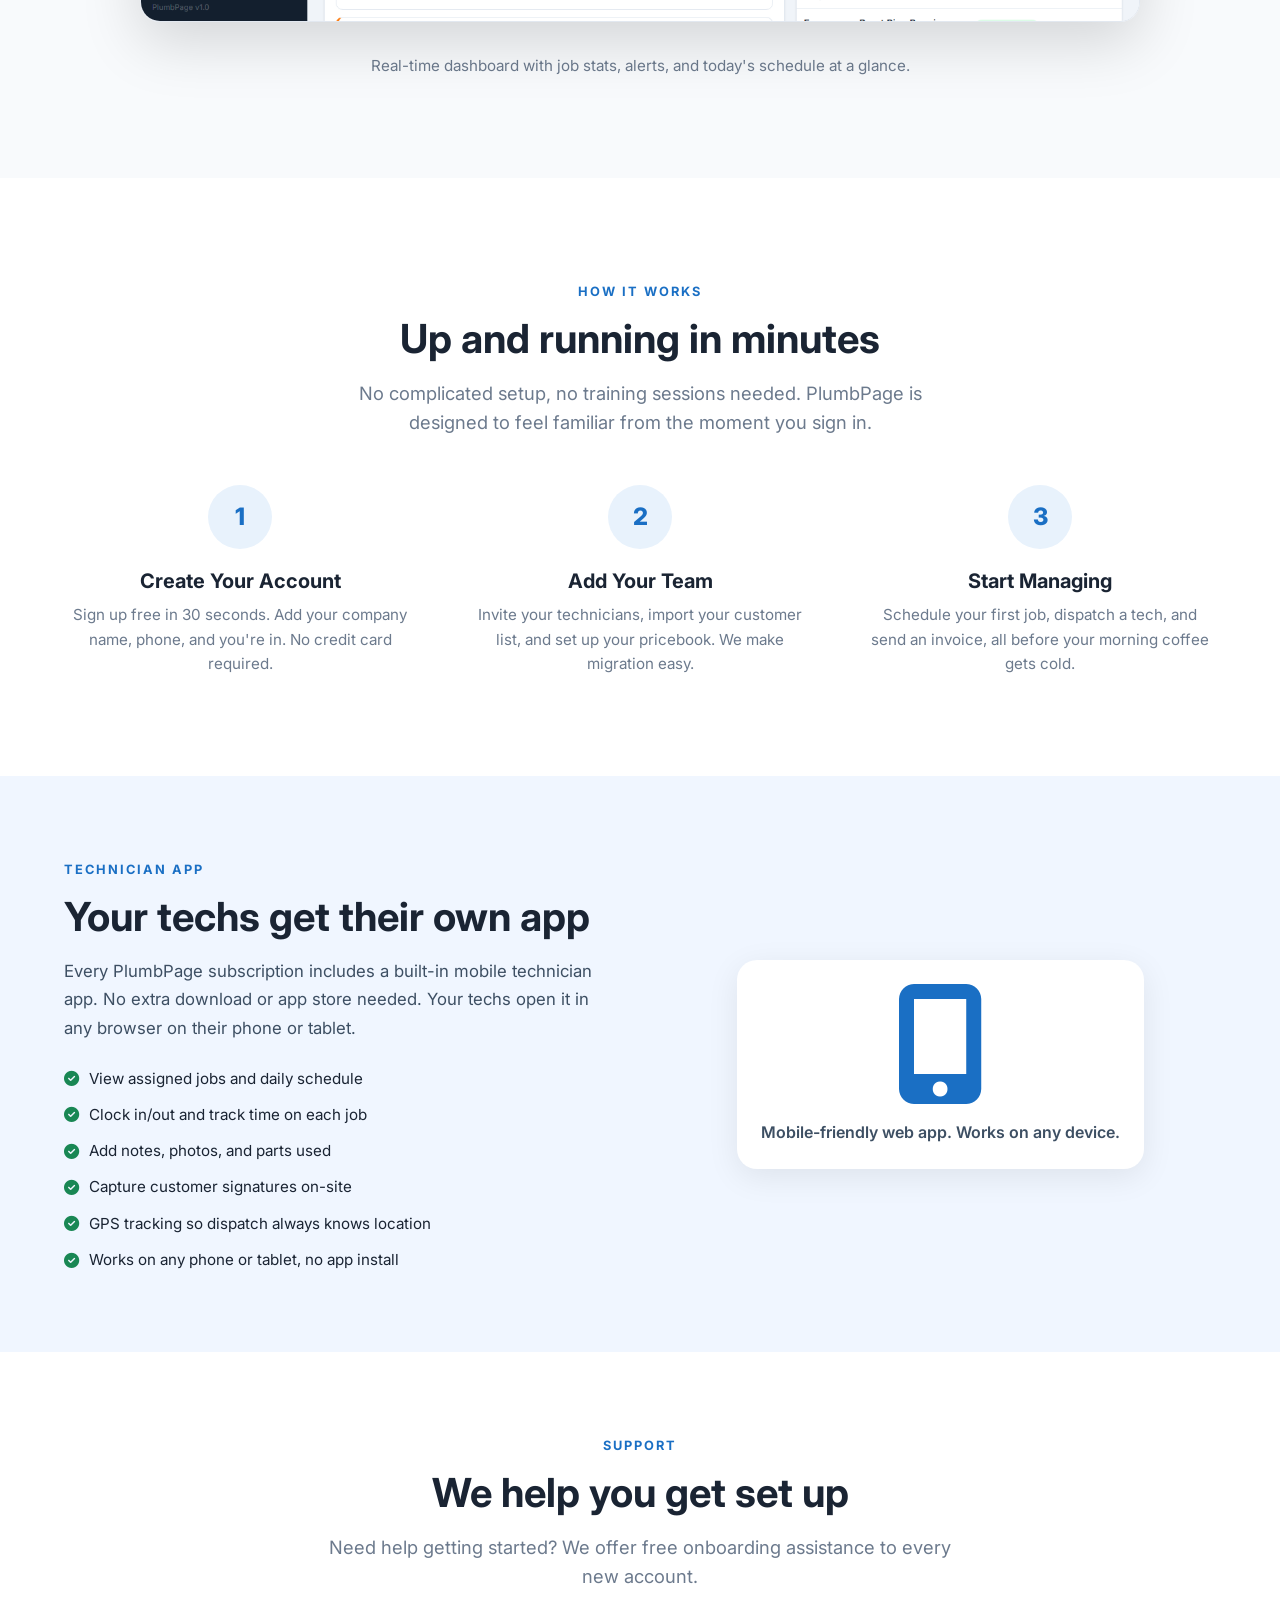
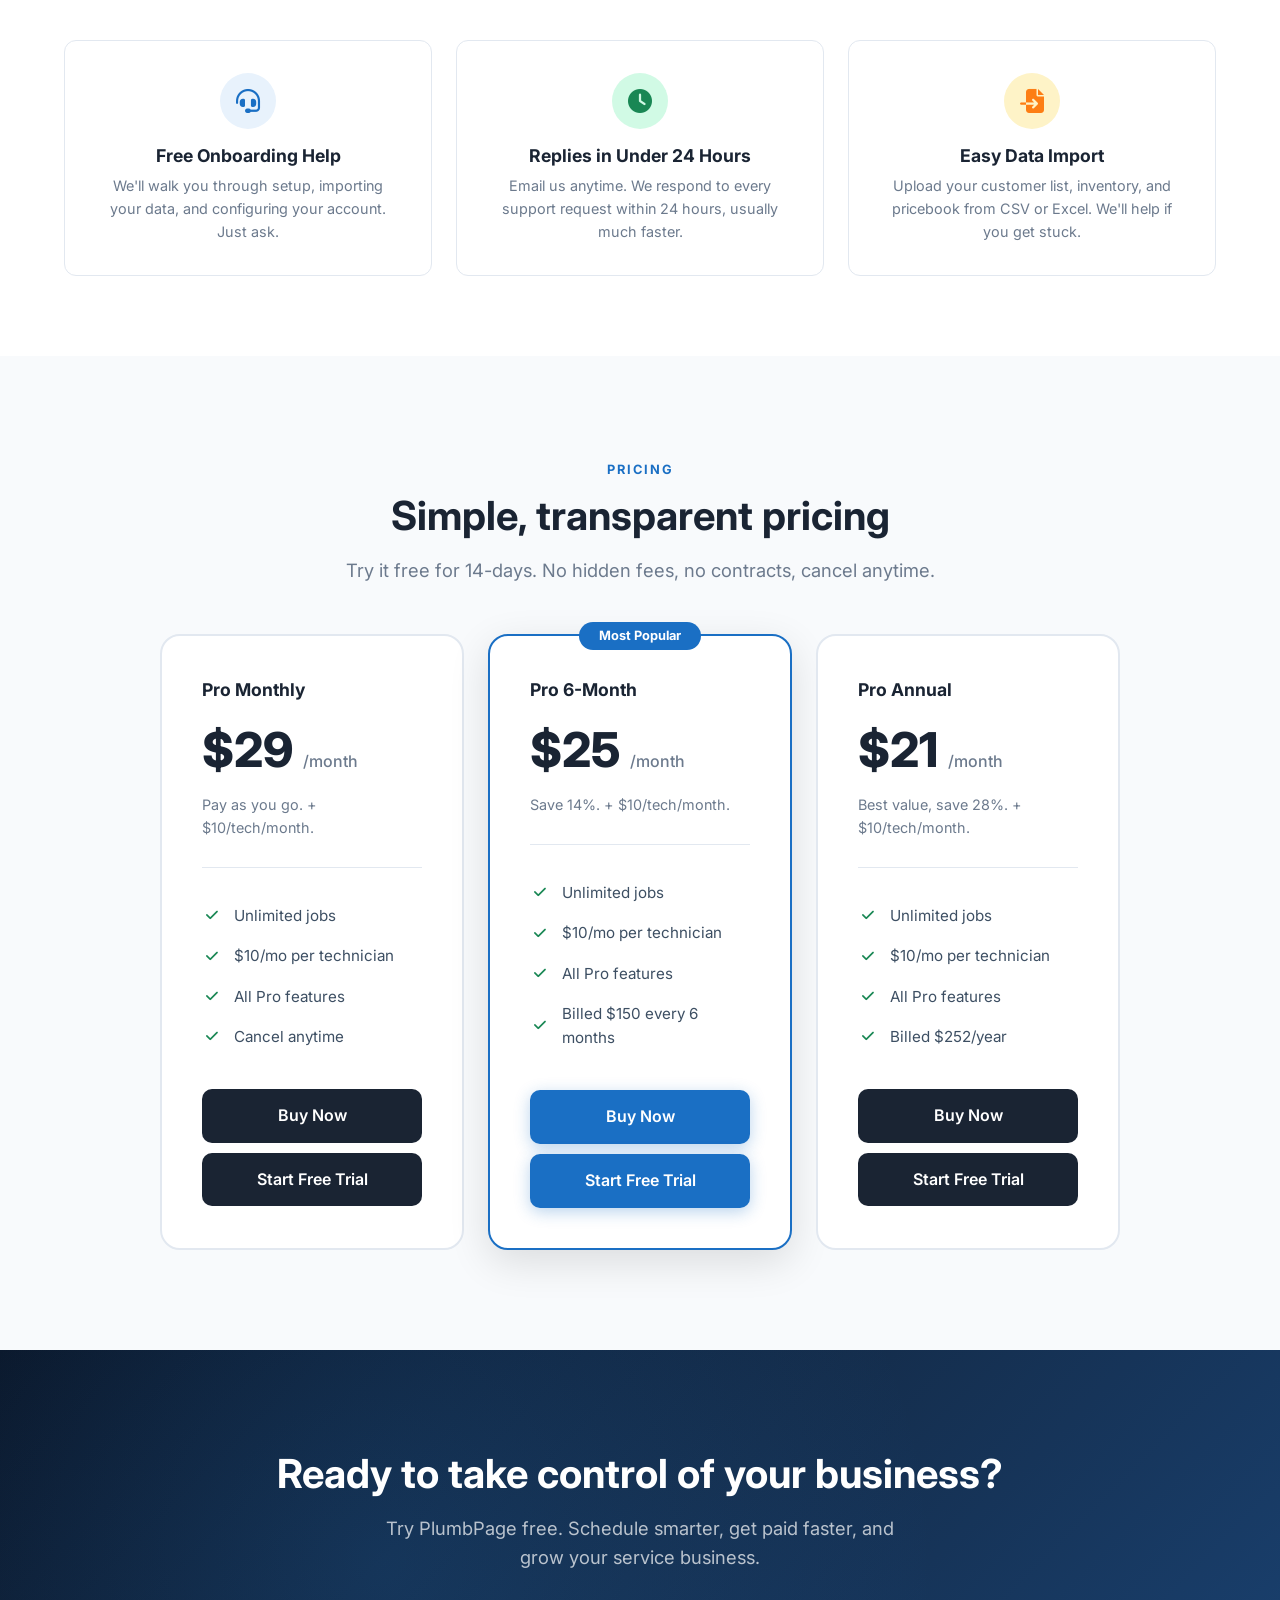
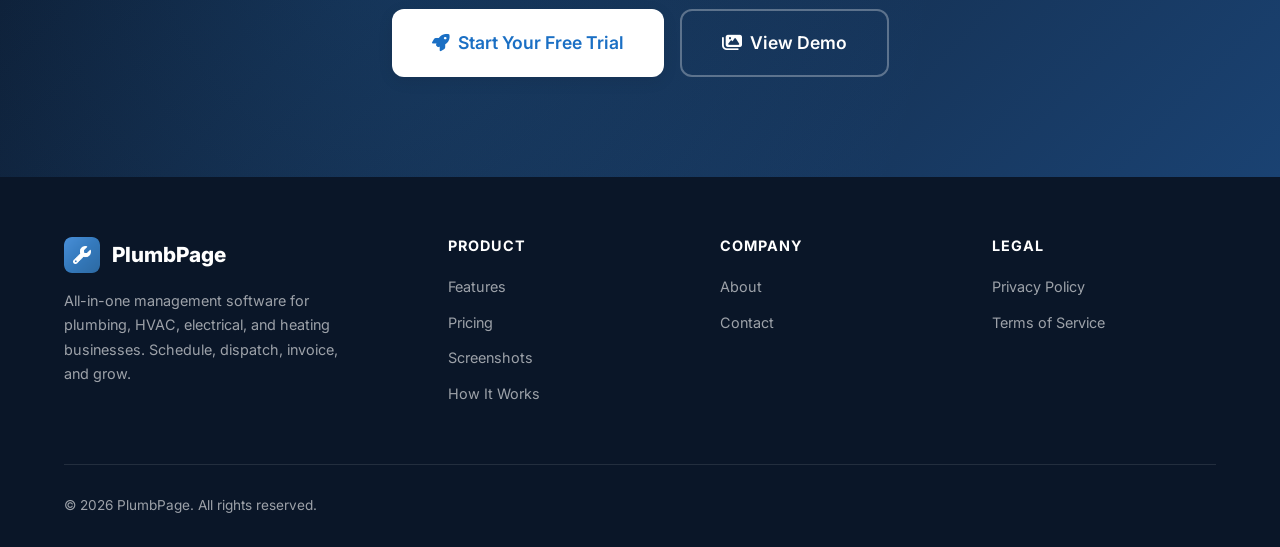
==== commit 7e95a9e2: "Site polish: remove em dashes, fix hero badge, rename Start Dispatching - Replace all em dashes (sen" ====
--- a/index.html
+++ b/index.html
@@ -3,16 +3,16 @@
 <head>
     <meta charset="UTF-8">
     <meta name="viewport" content="width=device-width, initial-scale=1.0">
-    <title>PlumbPage — Field Service Management Software for Plumbing, HVAC & Electrical</title>
+    <title>PlumbPage | Field Service Management Software for Plumbing, HVAC & Electrical</title>
     <meta name="description" content="All-in-one field service management software for plumbing, HVAC, electrical, and heating businesses. Schedule jobs, dispatch technicians, send invoices, and manage customers from one dashboard. 14-day free trial.">
     <meta name="keywords" content="field service management, plumbing software, HVAC software, electrical contractor software, dispatch software, technician app, job scheduling, invoicing, service business management">
-    <meta property="og:title" content="PlumbPage — Run Your Service Business Without the Chaos">
+    <meta property="og:title" content="PlumbPage | Run Your Service Business Without the Chaos">
     <meta property="og:description" content="Schedule jobs, dispatch technicians, invoice customers, and track everything from one simple dashboard. Built for plumbing, HVAC, electrical, and heating companies.">
     <meta property="og:type" content="website">
     <meta property="og:url" content="https://plumbpage.com">
     <meta property="og:image" content="https://plumbpage.com/assets/screenshots/dashboard.png">
     <meta name="twitter:card" content="summary_large_image">
-    <meta name="twitter:title" content="PlumbPage — Field Service Management Software">
+    <meta name="twitter:title" content="PlumbPage | Field Service Management Software">
     <meta name="twitter:description" content="All-in-one scheduling, dispatch, invoicing, and technician management for service businesses.">
     <meta name="twitter:image" content="https://plumbpage.com/assets/screenshots/dashboard.png">
     <link rel="canonical" href="https://plumbpage.com">
@@ -70,7 +70,7 @@
                 <p class="hero-description">
                     Schedule jobs, dispatch technicians, invoice customers, and track everything
                     from one simple dashboard. Built for <strong>plumbing</strong>, <strong>HVAC</strong>, <strong>electrical</strong>, and <strong>heating</strong>
-                    companies — PlumbPage replaces the spreadsheets, whiteboards, and sticky notes
+                    companies. PlumbPage replaces the spreadsheets, whiteboards, and sticky notes
                     holding your business back.
                 </p>
                 <div class="hero-buttons">
@@ -110,7 +110,7 @@
         <p>Built for <strong>plumbing</strong>, <strong>HVAC</strong>, <strong>electrical</strong>, and <strong>heating</strong> businesses</p>
         <div class="proof-stats">
             <div class="proof-stat">
-                <div class="proof-stat-value">14 Days</div>
+                <div class="proof-stat-value">14-Days</div>
                 <div class="proof-stat-label">Free Trial</div>
             </div>
             <div class="proof-stat">
@@ -136,7 +136,7 @@
             <span class="section-label">Features</span>
             <h2 class="section-title">Everything your service business needs</h2>
             <p class="section-subtitle">
-                From the first customer call to the final invoice — PlumbPage handles
+                From the first customer call to the final invoice, PlumbPage handles
                 every step so you can focus on the work that matters. Works for <strong>plumbing</strong>, <strong>HVAC</strong>, <strong>electrical</strong>, and <strong>heating</strong> companies.
             </p>
         </div>
@@ -239,8 +239,8 @@
             </div>
             <div class="step fade-up">
                 <div class="step-number">3</div>
-                <h3>Start Dispatching</h3>
-                <p>Schedule your first job, dispatch a tech, and send an invoice — all before your morning coffee gets cold.</p>
+                <h3>Start Managing</h3>
+                <p>Schedule your first job, dispatch a tech, and send an invoice, all before your morning coffee gets cold.</p>
             </div>
         </div>
     </div>
@@ -254,7 +254,7 @@
                 <span class="section-label">Technician App</span>
                 <h2 class="section-title" style="text-align:left;">Your techs get their own app</h2>
                 <p style="color:var(--gray-700);font-size:1.05rem;line-height:1.7;margin-bottom:24px;">
-                    Every PlumbPage subscription includes a built-in mobile technician app — no extra download or app store needed. Your techs open it in any browser on their phone or tablet.
+                    Every PlumbPage subscription includes a built-in mobile technician app. No extra download or app store needed. Your techs open it in any browser on their phone or tablet.
                 </p>
                 <ul style="list-style:none;padding:0;display:flex;flex-direction:column;gap:12px;">
                     <li style="display:flex;align-items:center;gap:10px;font-size:0.95rem;"><i class="fas fa-check-circle" style="color:var(--green);"></i> View assigned jobs and daily schedule</li>
@@ -262,13 +262,13 @@
                     <li style="display:flex;align-items:center;gap:10px;font-size:0.95rem;"><i class="fas fa-check-circle" style="color:var(--green);"></i> Add notes, photos, and parts used</li>
                     <li style="display:flex;align-items:center;gap:10px;font-size:0.95rem;"><i class="fas fa-check-circle" style="color:var(--green);"></i> Capture customer signatures on-site</li>
                     <li style="display:flex;align-items:center;gap:10px;font-size:0.95rem;"><i class="fas fa-check-circle" style="color:var(--green);"></i> GPS tracking so dispatch always knows location</li>
-                    <li style="display:flex;align-items:center;gap:10px;font-size:0.95rem;"><i class="fas fa-check-circle" style="color:var(--green);"></i> Works on any phone or tablet — no app install</li>
+                    <li style="display:flex;align-items:center;gap:10px;font-size:0.95rem;"><i class="fas fa-check-circle" style="color:var(--green);"></i> Works on any phone or tablet, no app install</li>
                 </ul>
             </div>
             <div style="text-align:center;">
                 <div style="background:var(--white);border-radius:20px;padding:24px;box-shadow:0 8px 32px rgba(0,0,0,0.08);display:inline-block;">
                     <i class="fas fa-mobile-alt" style="font-size:120px;color:var(--blue-500);"></i>
-                    <p style="margin-top:16px;font-weight:600;color:var(--gray-700);">Mobile-friendly web app — works on any device</p>
+                    <p style="margin-top:16px;font-weight:600;color:var(--gray-700);">Mobile-friendly web app. Works on any device.</p>
                 </div>
             </div>
         </div>
@@ -298,7 +298,7 @@
                     <i class="fas fa-clock" style="font-size:24px;color:var(--green);"></i>
                 </div>
                 <h3 style="font-size:1.1rem;margin-bottom:8px;">Replies in Under 24 Hours</h3>
-                <p style="color:var(--gray-500);font-size:0.9rem;">Email us anytime. We respond to every support request within 24 hours — usually much faster.</p>
+                <p style="color:var(--gray-500);font-size:0.9rem;">Email us anytime. We respond to every support request within 24 hours, usually much faster.</p>
             </div>
             <div style="background:var(--white);border:1px solid var(--gray-200);border-radius:var(--radius);padding:32px;text-align:center;">
                 <div style="width:56px;height:56px;background:#fef3c7;border-radius:50%;display:flex;align-items:center;justify-content:center;margin:0 auto 16px;">
@@ -318,7 +318,7 @@
             <span class="section-label">Pricing</span>
             <h2 class="section-title">Simple, transparent pricing</h2>
             <p class="section-subtitle">
-                Try it free for 14 days. No hidden fees, no contracts, cancel anytime.
+                Try it free for 14-days. No hidden fees, no contracts, cancel anytime.
             </p>
         </div>
         <div class="pricing-grid">
@@ -332,7 +332,7 @@
                     <li><i class="fas fa-check"></i> All Pro features</li>
                     <li><i class="fas fa-check"></i> Cancel anytime</li>
                 </ul>
-                <a href="https://app.plumbpage.com/register?plan=monthly" class="btn btn-dark">Buy Now</a>
+                <a href="https://app.plumbpage.com/buy/monthly" class="btn btn-dark">Buy Now</a>
                 <a href="https://app.plumbpage.com/register" class="btn btn-dark" style="margin-top:10px;">Start Free Trial</a>
             </div>
             <div class="pricing-card featured">
@@ -345,20 +345,20 @@
                     <li><i class="fas fa-check"></i> All Pro features</li>
                     <li><i class="fas fa-check"></i> Billed $150 every 6 months</li>
                 </ul>
-                <a href="https://app.plumbpage.com/register?plan=6month" class="btn btn-primary">Buy Now</a>
+                <a href="https://app.plumbpage.com/buy/6month" class="btn btn-primary">Buy Now</a>
                 <a href="https://app.plumbpage.com/register" class="btn btn-primary" style="margin-top:10px;">Start Free Trial</a>
             </div>
             <div class="pricing-card">
                 <div class="pricing-name">Pro Annual</div>
                 <div class="pricing-price">$21 <span>/month</span></div>
-                <div class="pricing-description">Best value — save 28%. + $10/tech/month.</div>
+                <div class="pricing-description">Best value, save 28%. + $10/tech/month.</div>
                 <ul class="pricing-features">
                     <li><i class="fas fa-check"></i> Unlimited jobs</li>
                     <li><i class="fas fa-check"></i> $10/mo per technician</li>
                     <li><i class="fas fa-check"></i> All Pro features</li>
                     <li><i class="fas fa-check"></i> Billed $252/year</li>
                 </ul>
-                <a href="https://app.plumbpage.com/register?plan=annual" class="btn btn-dark">Buy Now</a>
+                <a href="https://app.plumbpage.com/buy/annual" class="btn btn-dark">Buy Now</a>
                 <a href="https://app.plumbpage.com/register" class="btn btn-dark" style="margin-top:10px;">Start Free Trial</a>
             </div>
         </div>
@@ -369,7 +369,7 @@
 <section class="cta" id="cta">
     <div class="container">
         <h2>Ready to take control of your business?</h2>
-        <p>Try PlumbPage free — schedule smarter, get paid faster, and grow your service business.</p>
+        <p>Try PlumbPage free. Schedule smarter, get paid faster, and grow your service business.</p>
         <div class="cta-buttons">
             <a href="https://app.plumbpage.com/register" class="btn btn-white btn-lg">
                 <i class="fas fa-rocket"></i> Start Your Free Trial
@@ -406,7 +406,7 @@
             <div>
                 <h4>Company</h4>
                 <ul class="footer-links">
-                    <li><a href="#">About</a></li>
+                    <li><a href="about.html">About</a></li>
                     <li><a href="mailto:colton@plumbpage.com">Contact</a></li>
                 </ul>
             </div>
--- a/assets/css/style.css
+++ b/assets/css/style.css
@@ -260,14 +260,15 @@
     display: inline-flex;
     align-items: center;
     gap: 8px;
-    padding: 6px 16px;
-    background: rgba(255,255,255,.1);
-    border: 1px solid rgba(255,255,255,.15);
-    border-radius: 100px;
+    padding: 0;
+    background: none;
+    border: none;
+    border-radius: 0;
     font-size: 0.85rem;
     color: var(--blue-300);
     margin-bottom: 24px;
-    backdrop-filter: blur(10px);
+    font-weight: 500;
+    letter-spacing: 0.02em;
 }
 
 .hero-badge i { font-size: 0.75rem; }
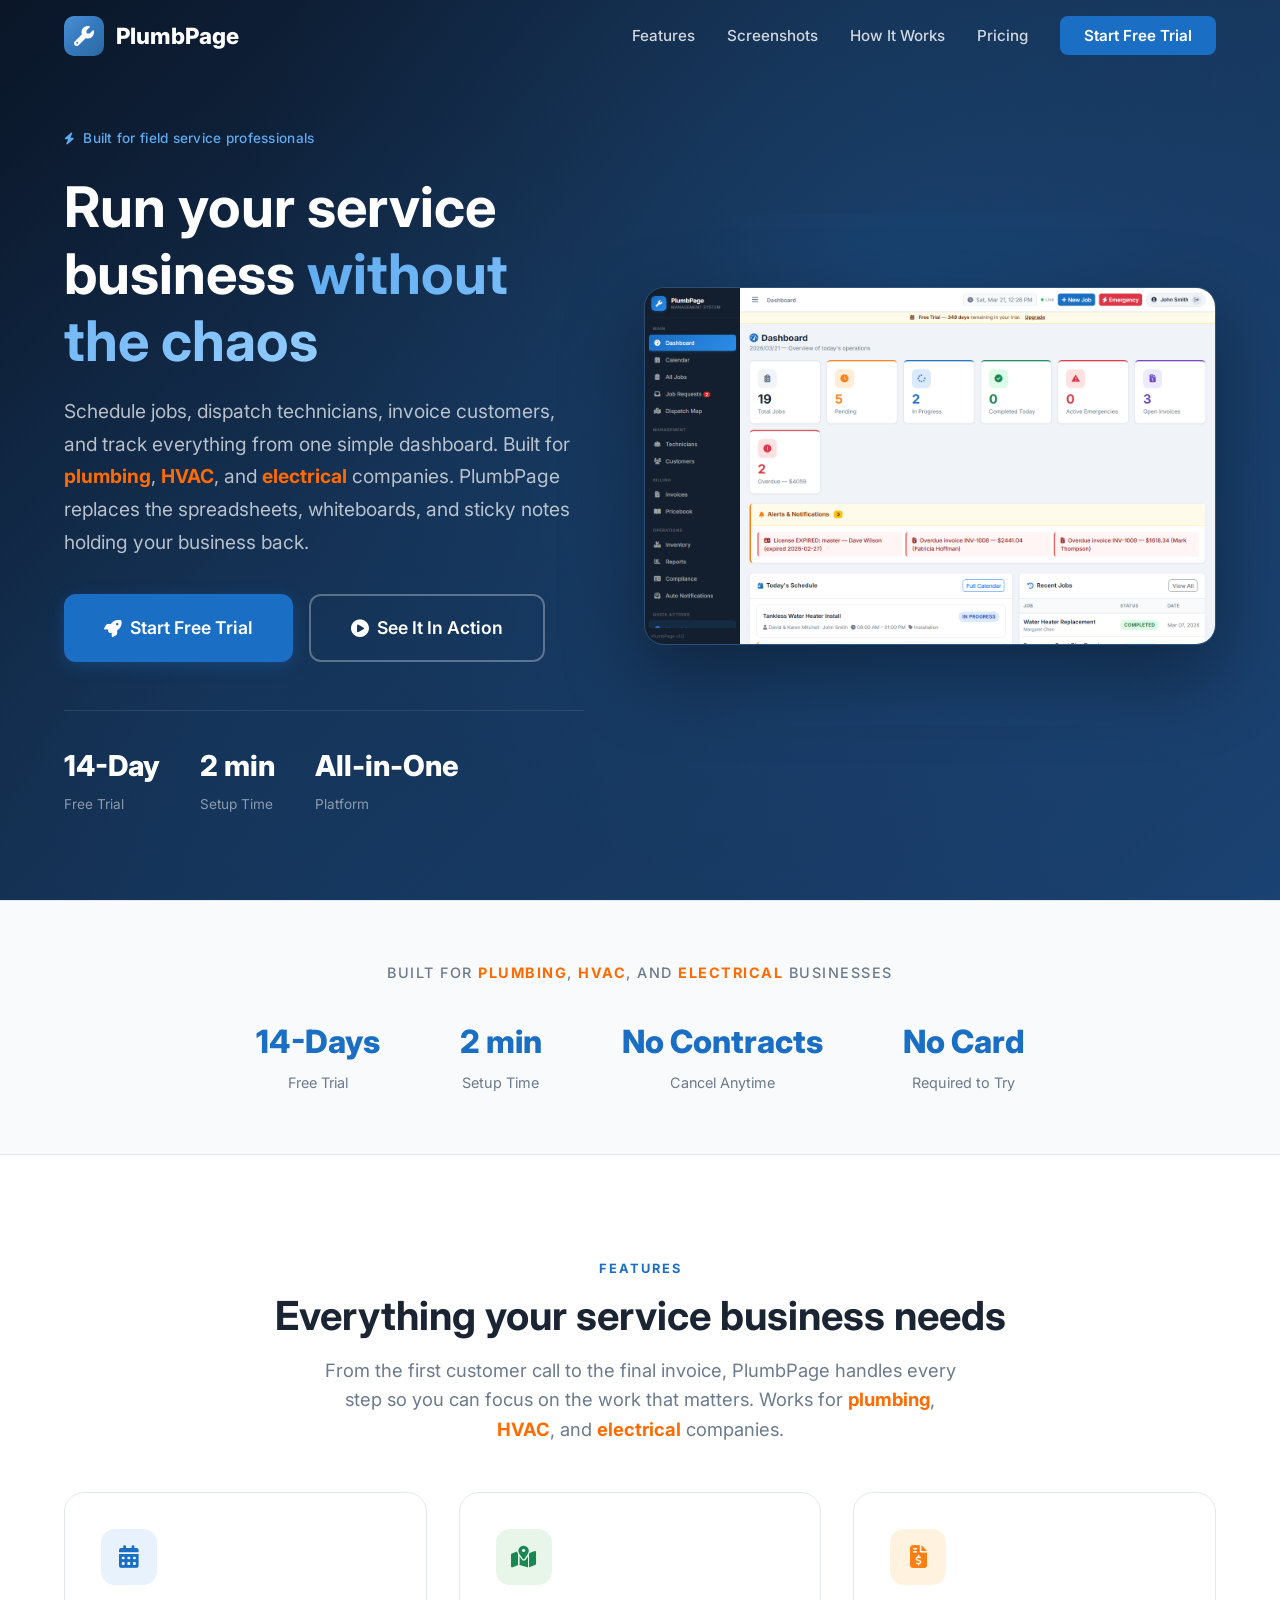
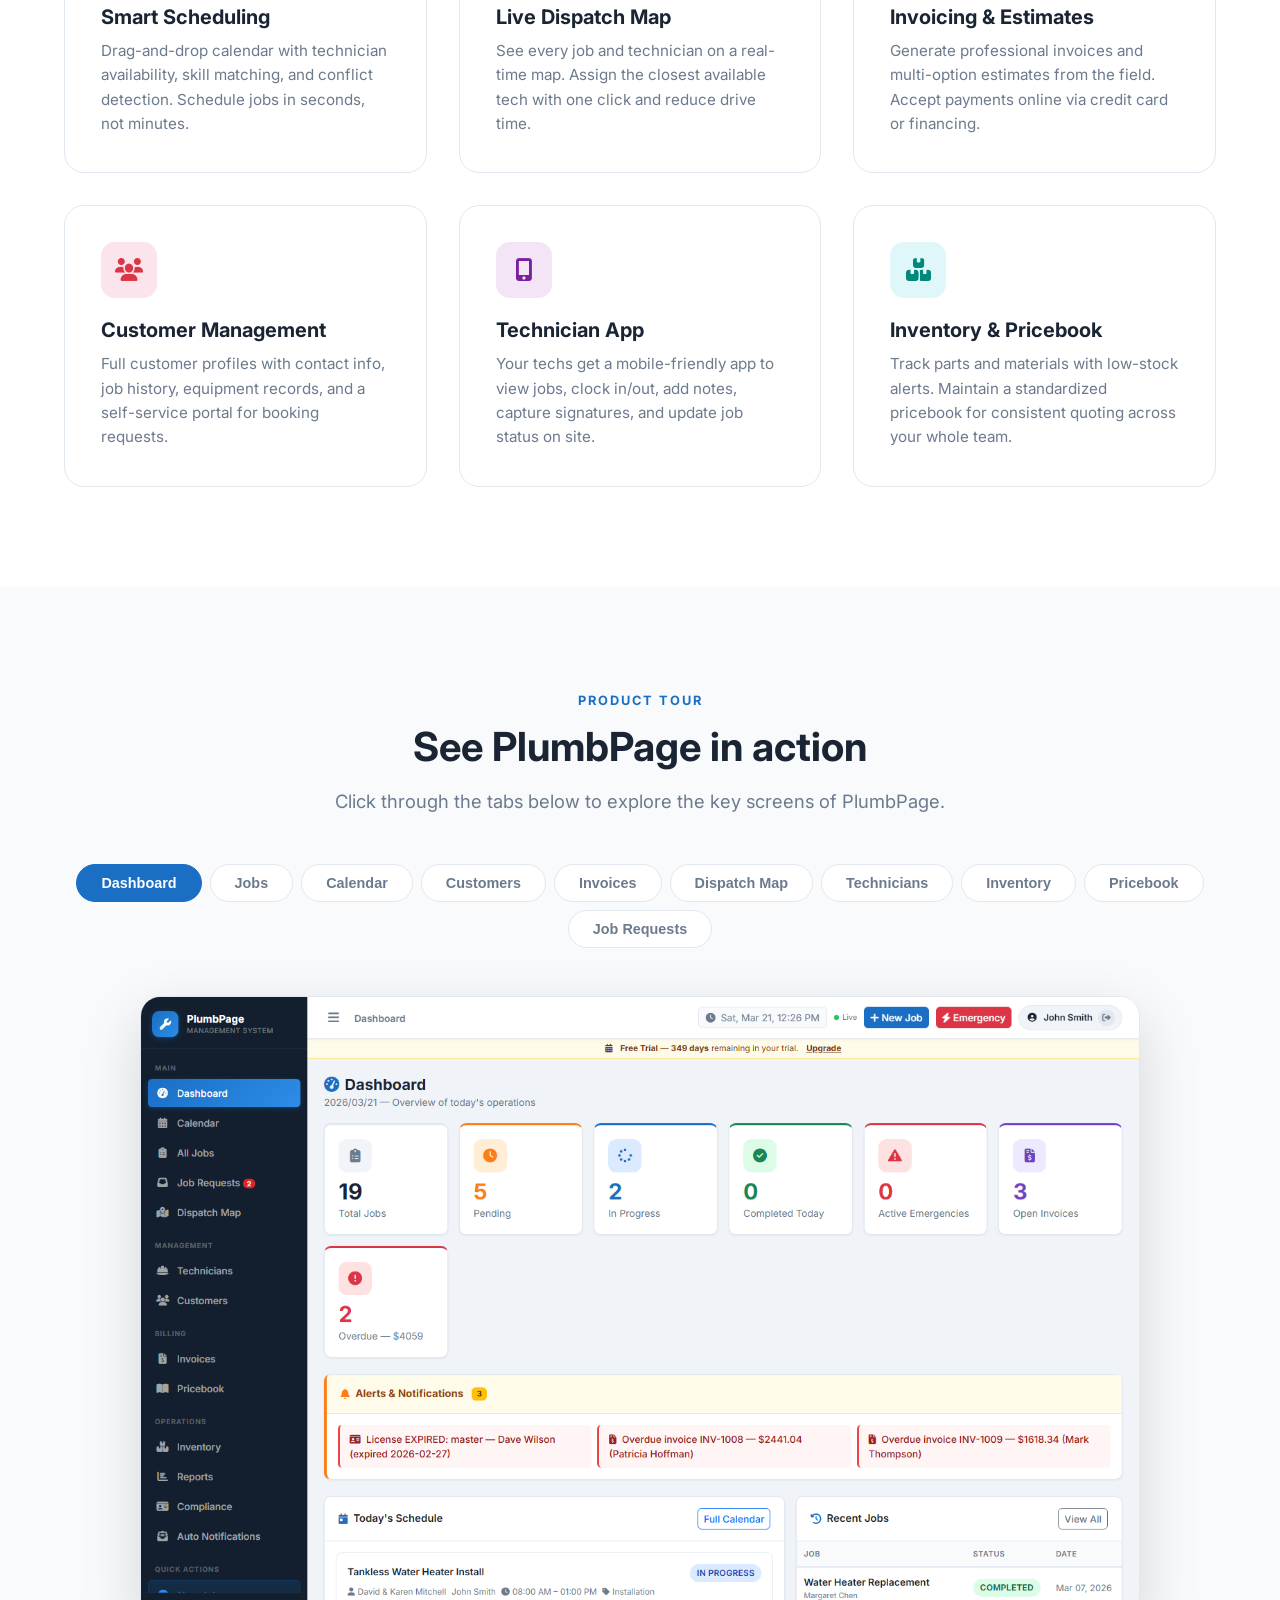
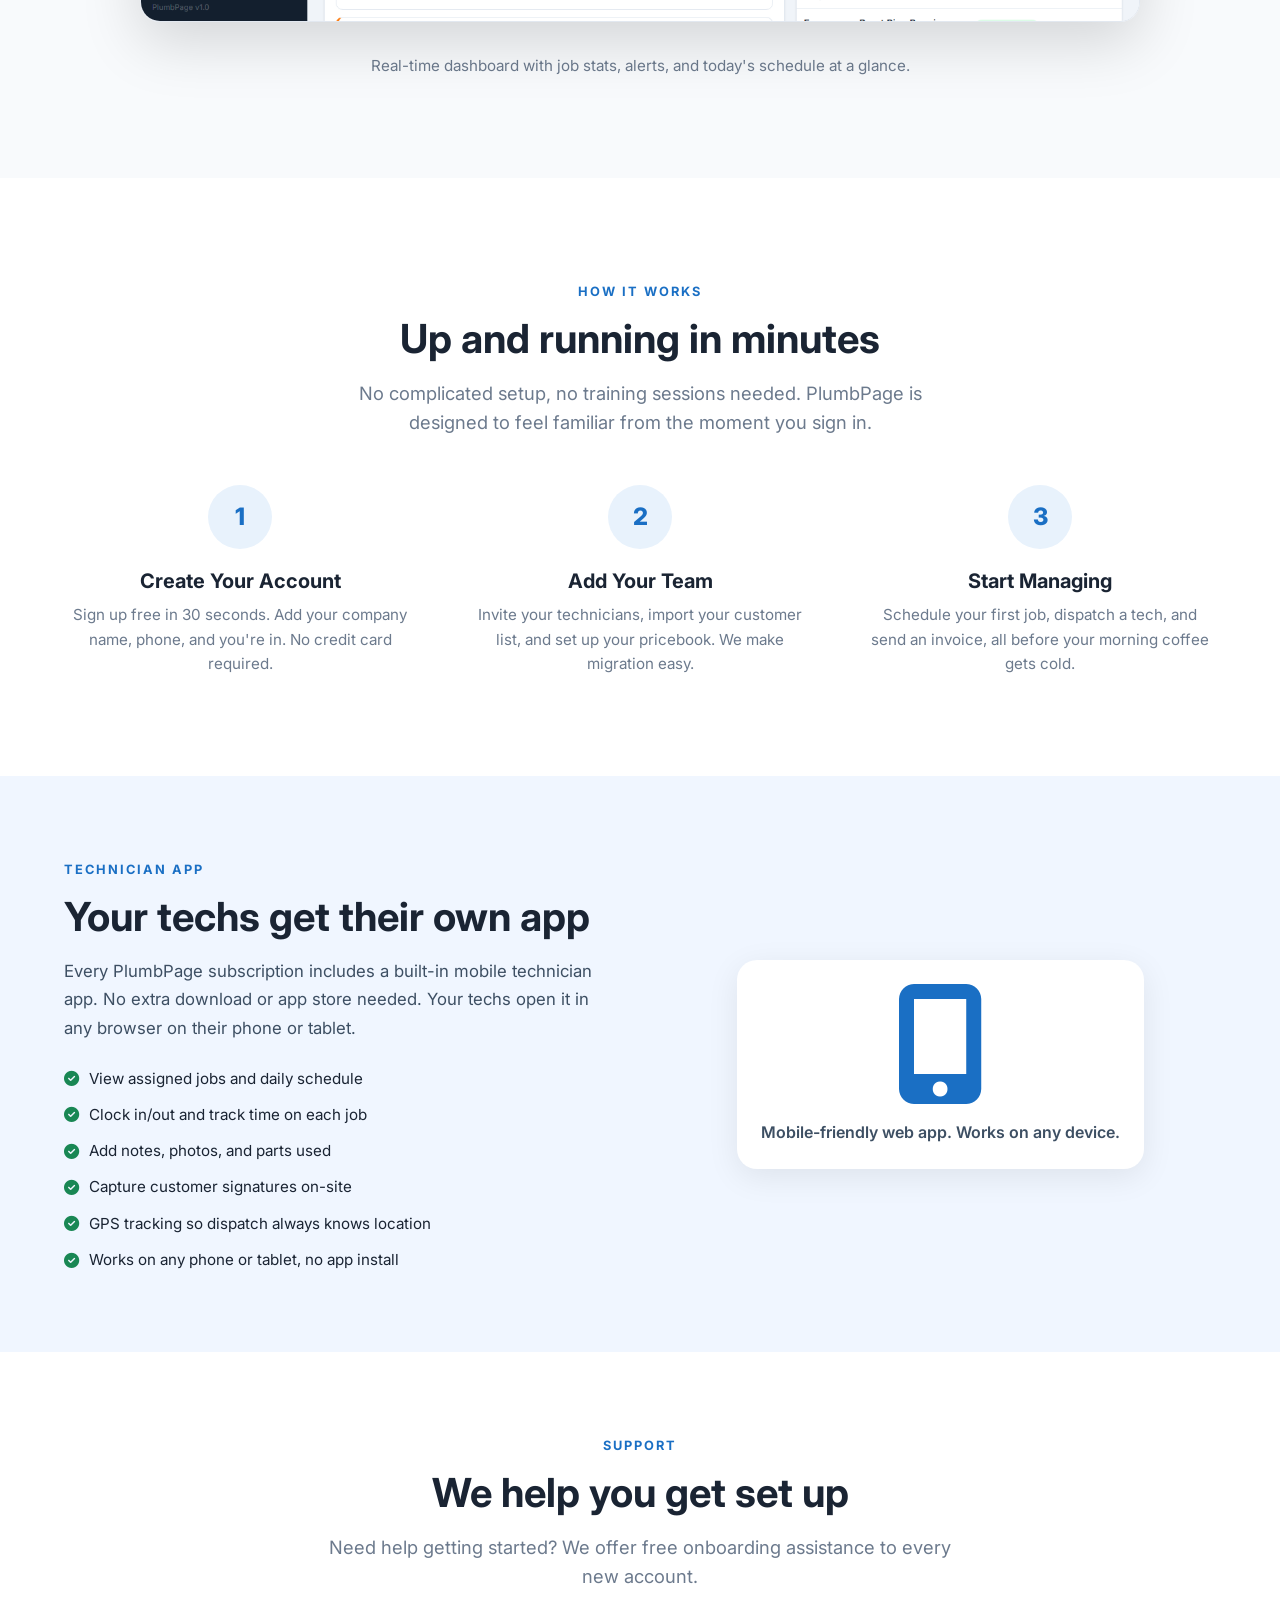
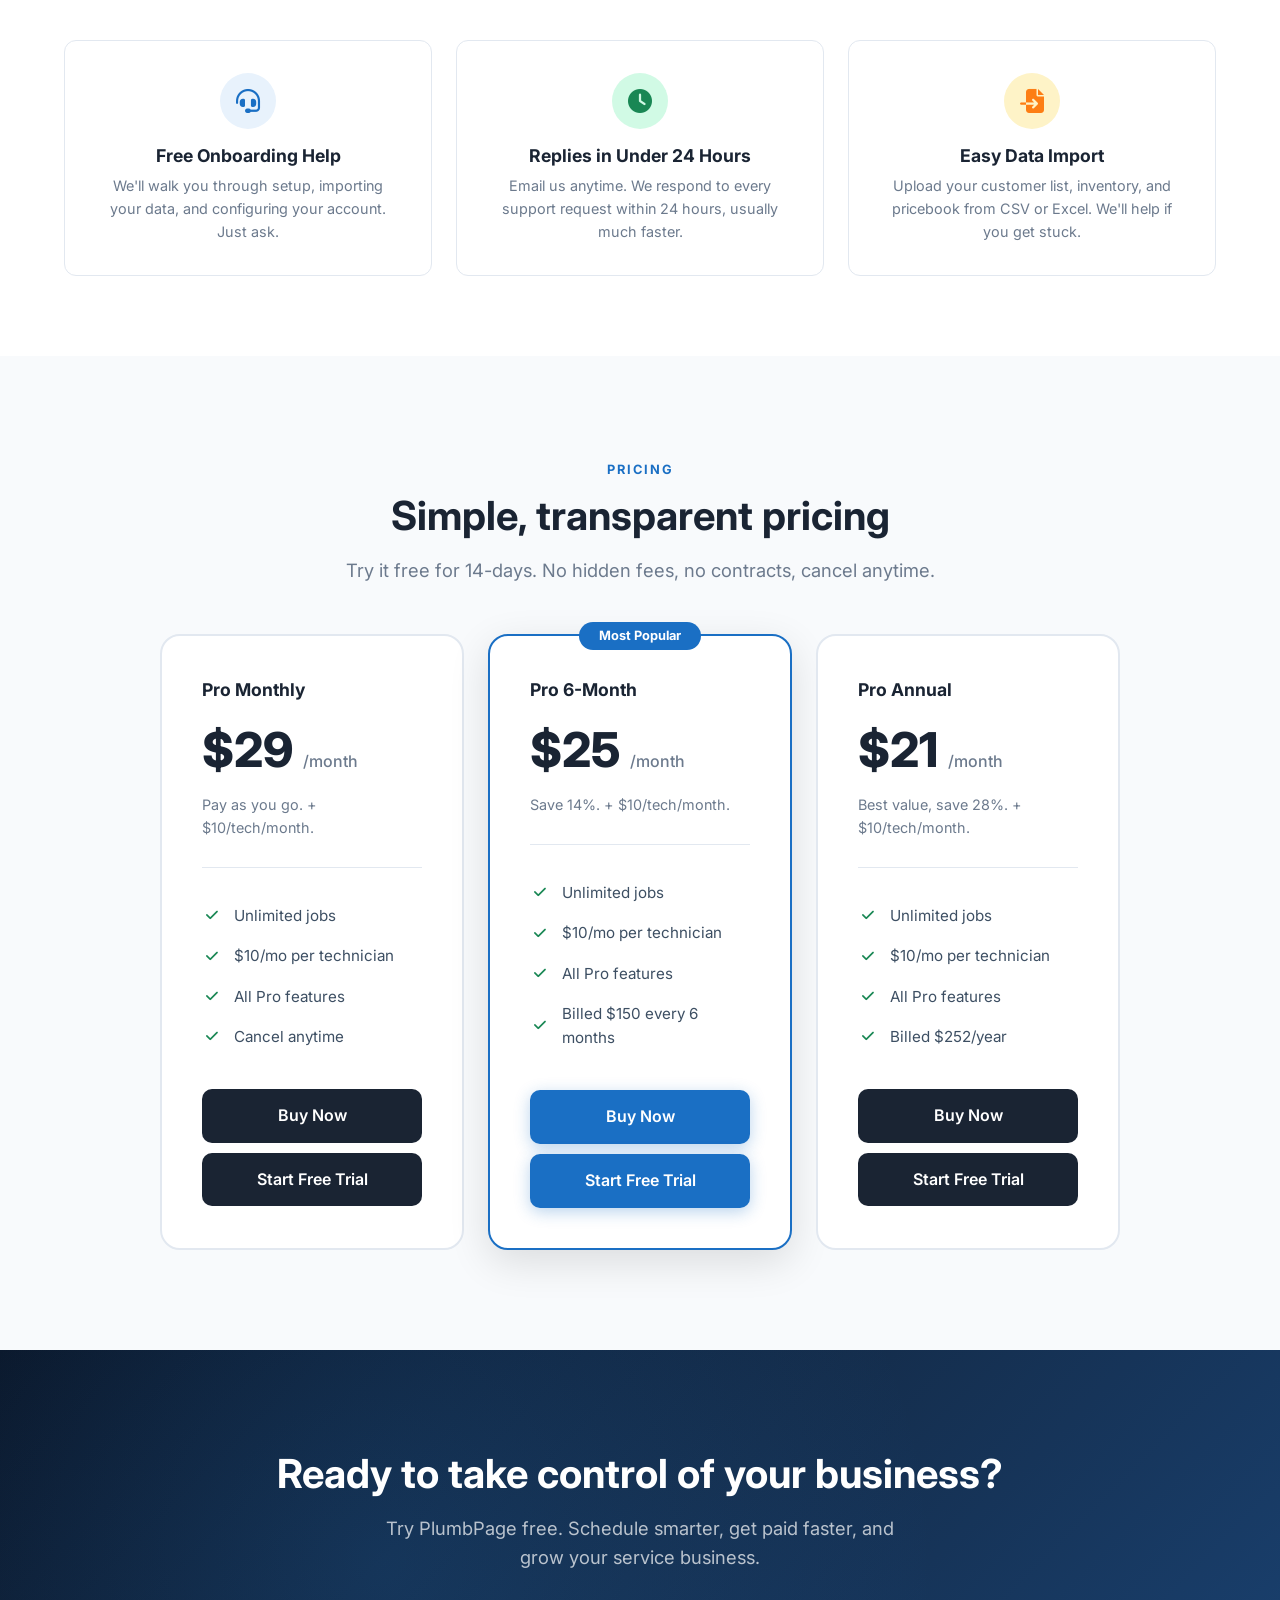
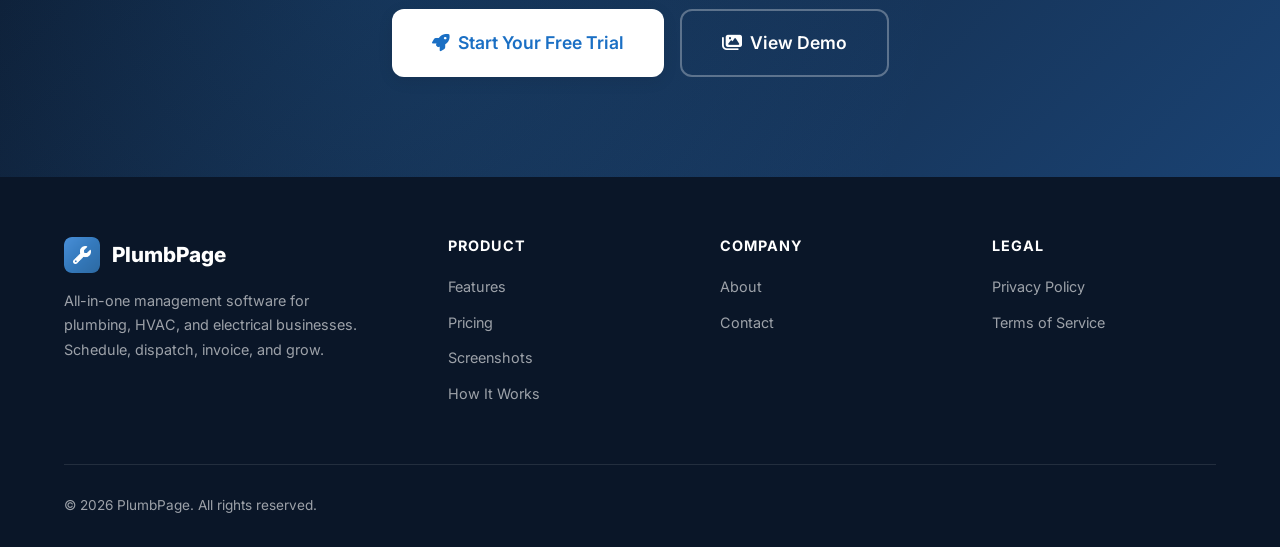
==== commit eb1aeac9: "Remove redundant "heating" — HVAC already covers it Replaced all instances of "plumbing, HVAC, elect" ====
--- a/index.html
+++ b/index.html
@@ -4,10 +4,10 @@
     <meta charset="UTF-8">
     <meta name="viewport" content="width=device-width, initial-scale=1.0">
     <title>PlumbPage | Field Service Management Software for Plumbing, HVAC & Electrical</title>
-    <meta name="description" content="All-in-one field service management software for plumbing, HVAC, electrical, and heating businesses. Schedule jobs, dispatch technicians, send invoices, and manage customers from one dashboard. 14-day free trial.">
+    <meta name="description" content="All-in-one field service management software for plumbing, HVAC, and electrical businesses. Schedule jobs, dispatch technicians, send invoices, and manage customers from one dashboard. 14-day free trial.">
     <meta name="keywords" content="field service management, plumbing software, HVAC software, electrical contractor software, dispatch software, technician app, job scheduling, invoicing, service business management">
     <meta property="og:title" content="PlumbPage | Run Your Service Business Without the Chaos">
-    <meta property="og:description" content="Schedule jobs, dispatch technicians, invoice customers, and track everything from one simple dashboard. Built for plumbing, HVAC, electrical, and heating companies.">
+    <meta property="og:description" content="Schedule jobs, dispatch technicians, invoice customers, and track everything from one simple dashboard. Built for plumbing, HVAC, and electrical companies.">
     <meta property="og:type" content="website">
     <meta property="og:url" content="https://plumbpage.com">
     <meta property="og:image" content="https://plumbpage.com/assets/screenshots/dashboard.png">
@@ -69,7 +69,7 @@
                 <h1>Run your service business <span>without the chaos</span></h1>
                 <p class="hero-description">
                     Schedule jobs, dispatch technicians, invoice customers, and track everything
-                    from one simple dashboard. Built for <strong>plumbing</strong>, <strong>HVAC</strong>, <strong>electrical</strong>, and <strong>heating</strong>
+                    from one simple dashboard. Built for <strong>plumbing</strong>, <strong>HVAC</strong>, and <strong>electrical</strong>
                     companies. PlumbPage replaces the spreadsheets, whiteboards, and sticky notes
                     holding your business back.
                 </p>
@@ -107,7 +107,7 @@
 <!-- ══════════════ SOCIAL PROOF ══════════════ -->
 <section class="social-proof">
     <div class="container">
-        <p>Built for <strong>plumbing</strong>, <strong>HVAC</strong>, <strong>electrical</strong>, and <strong>heating</strong> businesses</p>
+        <p>Built for <strong>plumbing</strong>, <strong>HVAC</strong>, and <strong>electrical</strong> businesses</p>
         <div class="proof-stats">
             <div class="proof-stat">
                 <div class="proof-stat-value">14-Days</div>
@@ -137,7 +137,7 @@
             <h2 class="section-title">Everything your service business needs</h2>
             <p class="section-subtitle">
                 From the first customer call to the final invoice, PlumbPage handles
-                every step so you can focus on the work that matters. Works for <strong>plumbing</strong>, <strong>HVAC</strong>, <strong>electrical</strong>, and <strong>heating</strong> companies.
+                every step so you can focus on the work that matters. Works for <strong>plumbing</strong>, <strong>HVAC</strong>, and <strong>electrical</strong> companies.
             </p>
         </div>
         <div class="features-grid">
@@ -391,7 +391,7 @@
                     PlumbPage
                 </div>
                 <p class="footer-description">
-                    All-in-one management software for plumbing, HVAC, electrical, and heating businesses. Schedule, dispatch, invoice, and grow.
+                    All-in-one management software for plumbing, HVAC, and electrical businesses. Schedule, dispatch, invoice, and grow.
                 </p>
             </div>
             <div>
@@ -432,7 +432,7 @@
   "name": "PlumbPage",
   "applicationCategory": "BusinessApplication",
   "operatingSystem": "Web",
-  "description": "All-in-one field service management software for plumbing, HVAC, electrical, and heating businesses. Schedule, dispatch, invoice, and manage technicians.",
+  "description": "All-in-one field service management software for plumbing, HVAC, and electrical businesses. Schedule, dispatch, invoice, and manage technicians.",
   "url": "https://plumbpage.com",
   "offers": [
     {
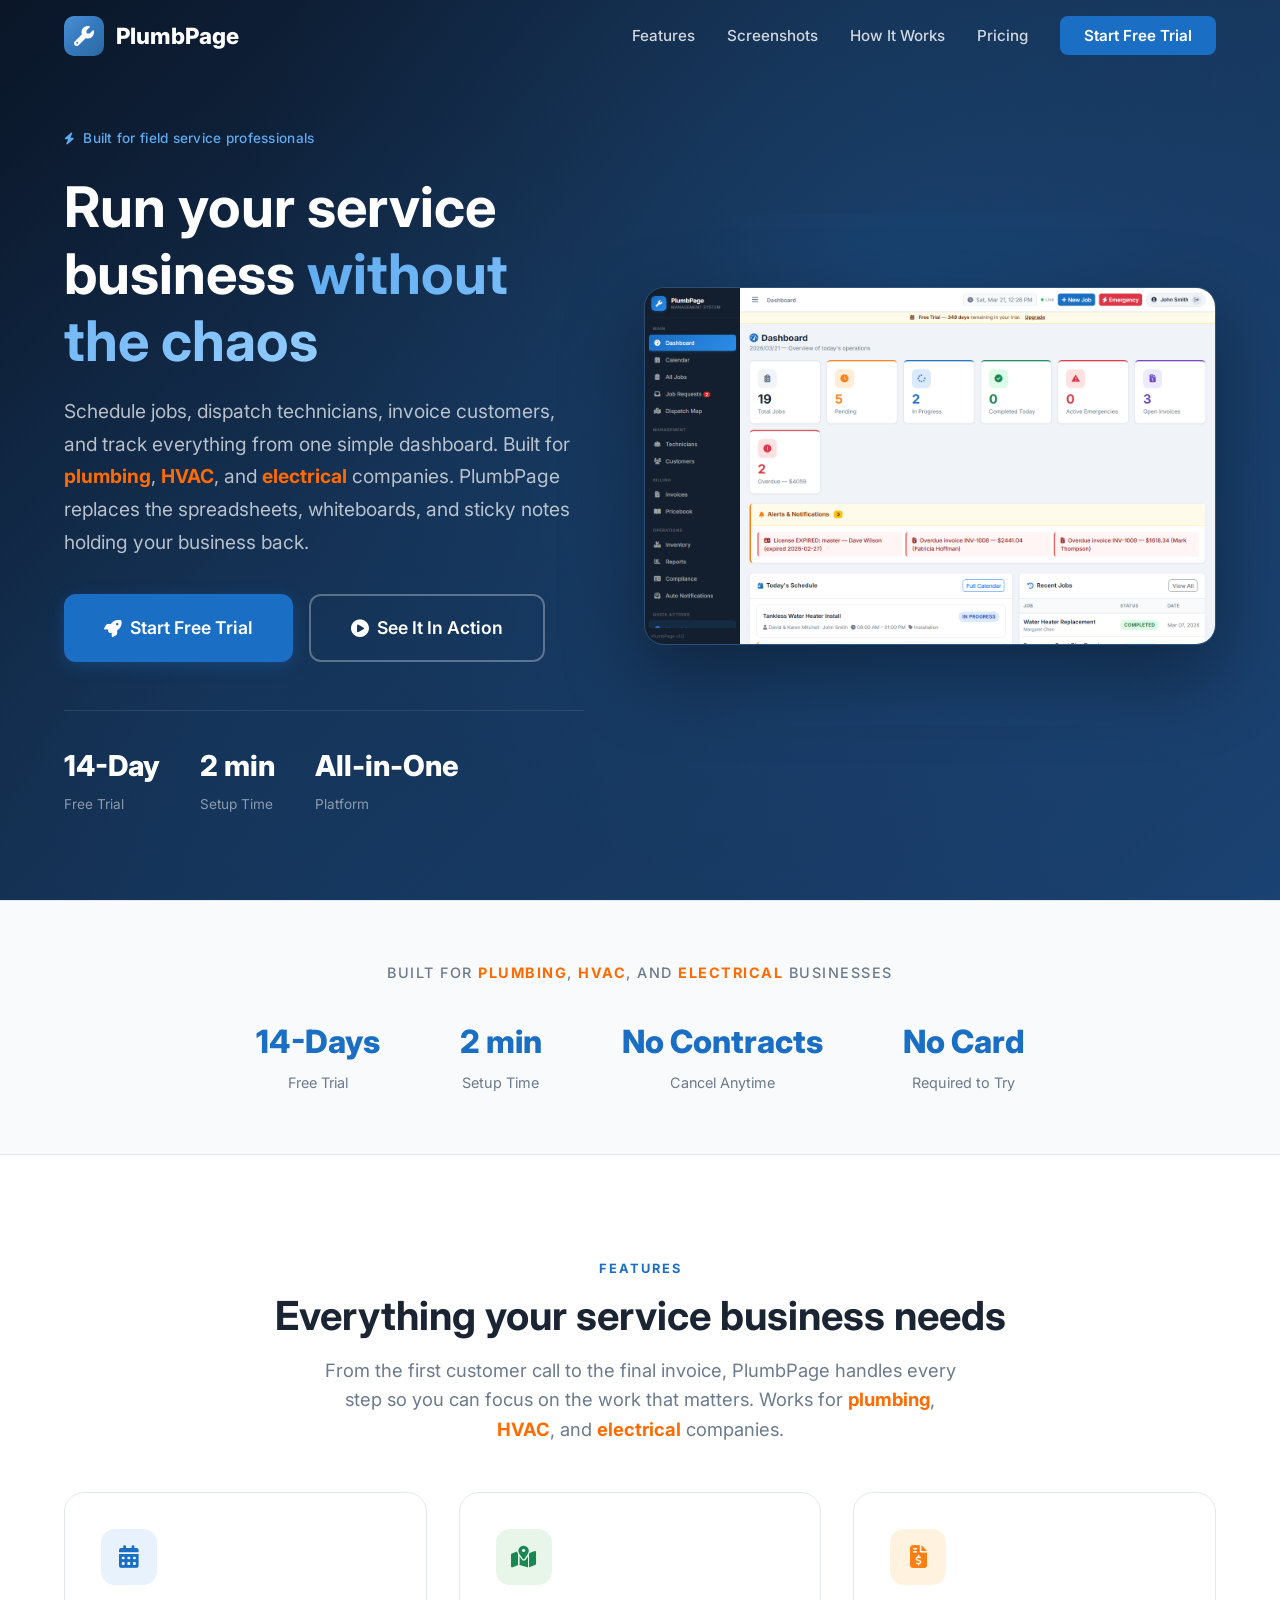
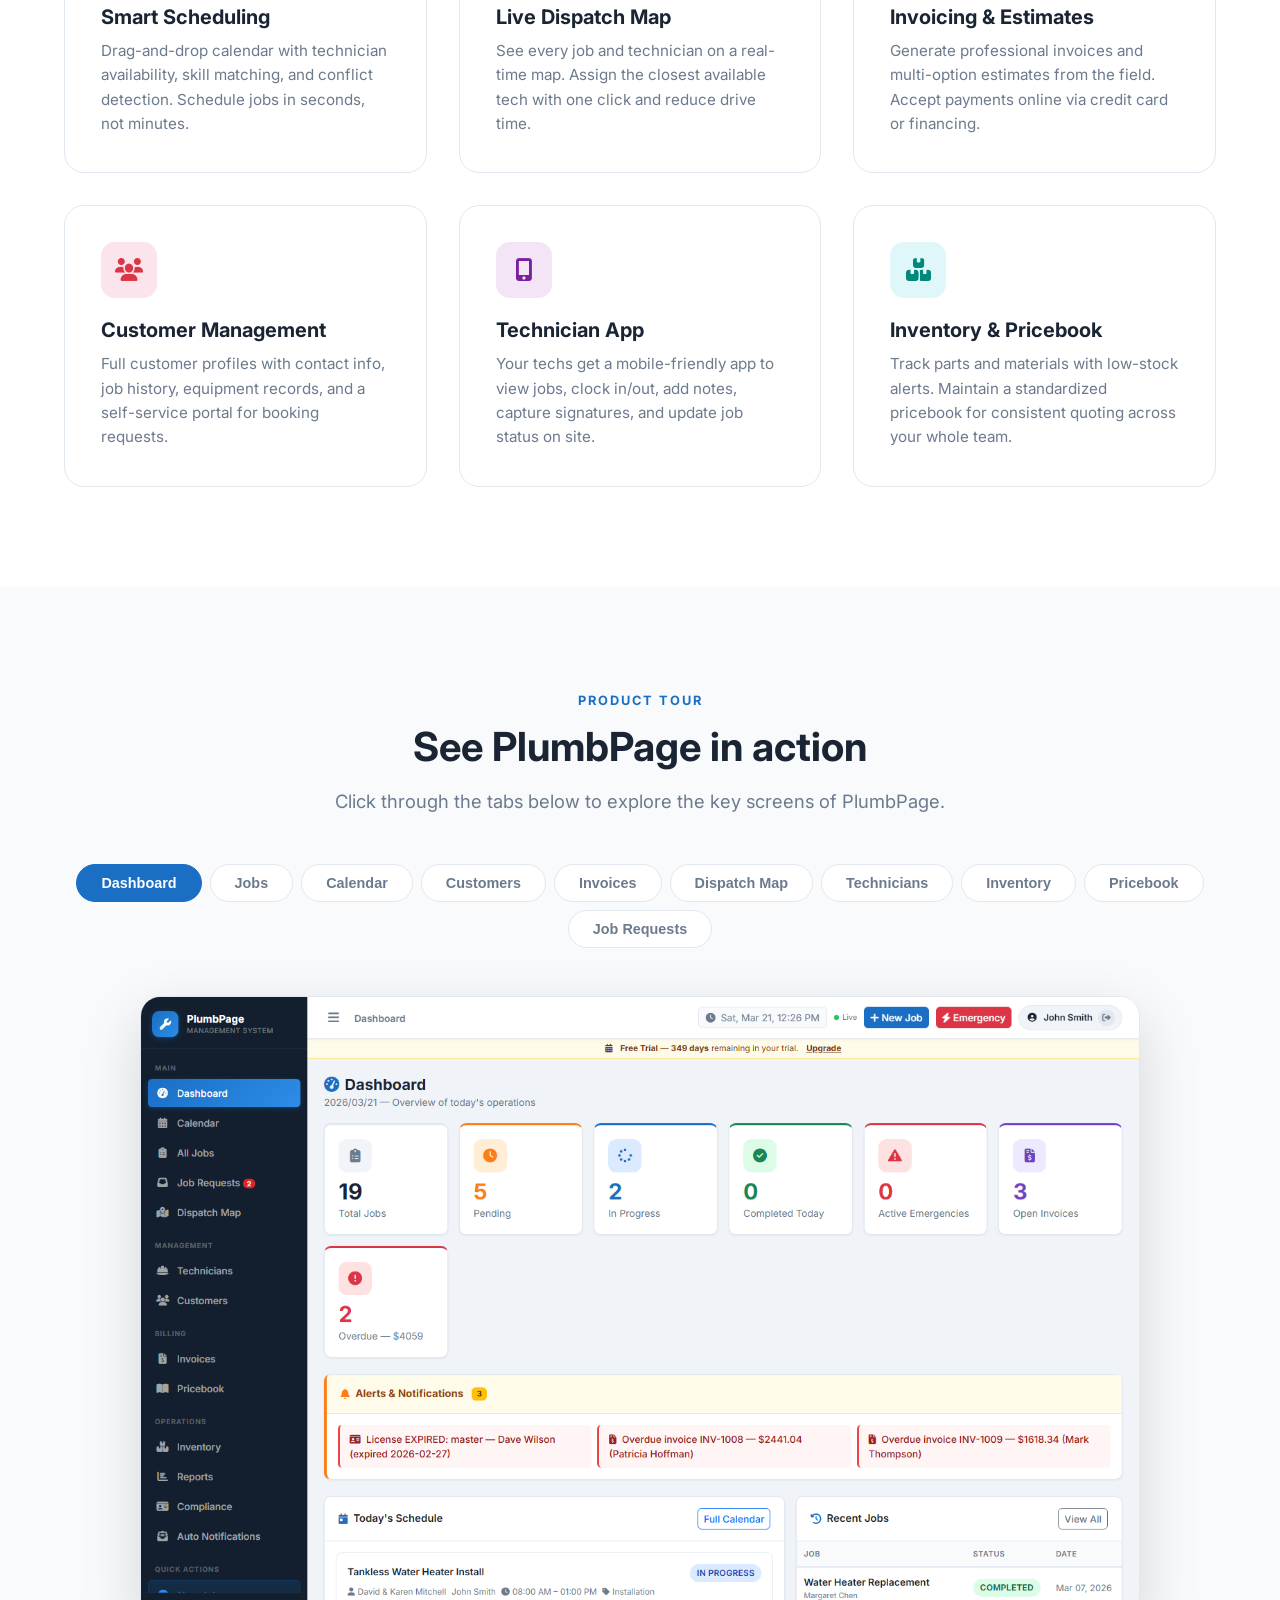
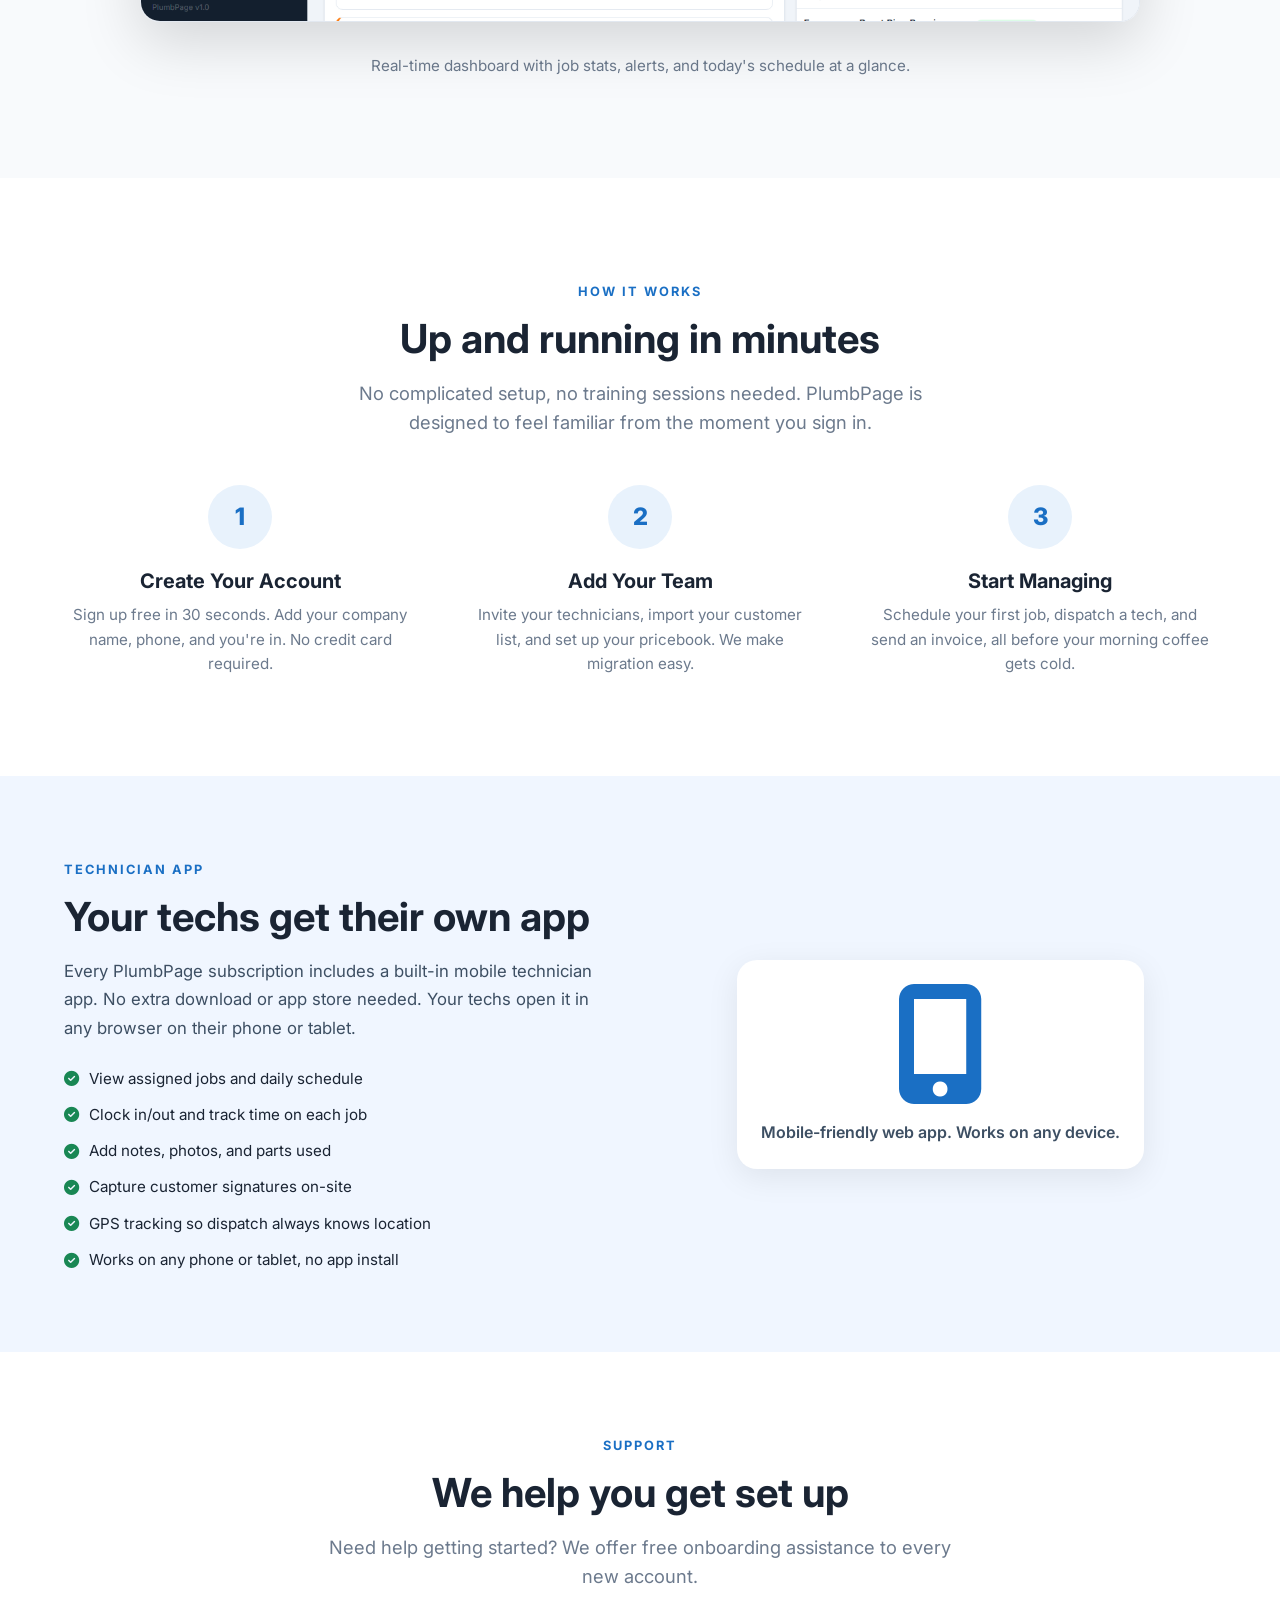
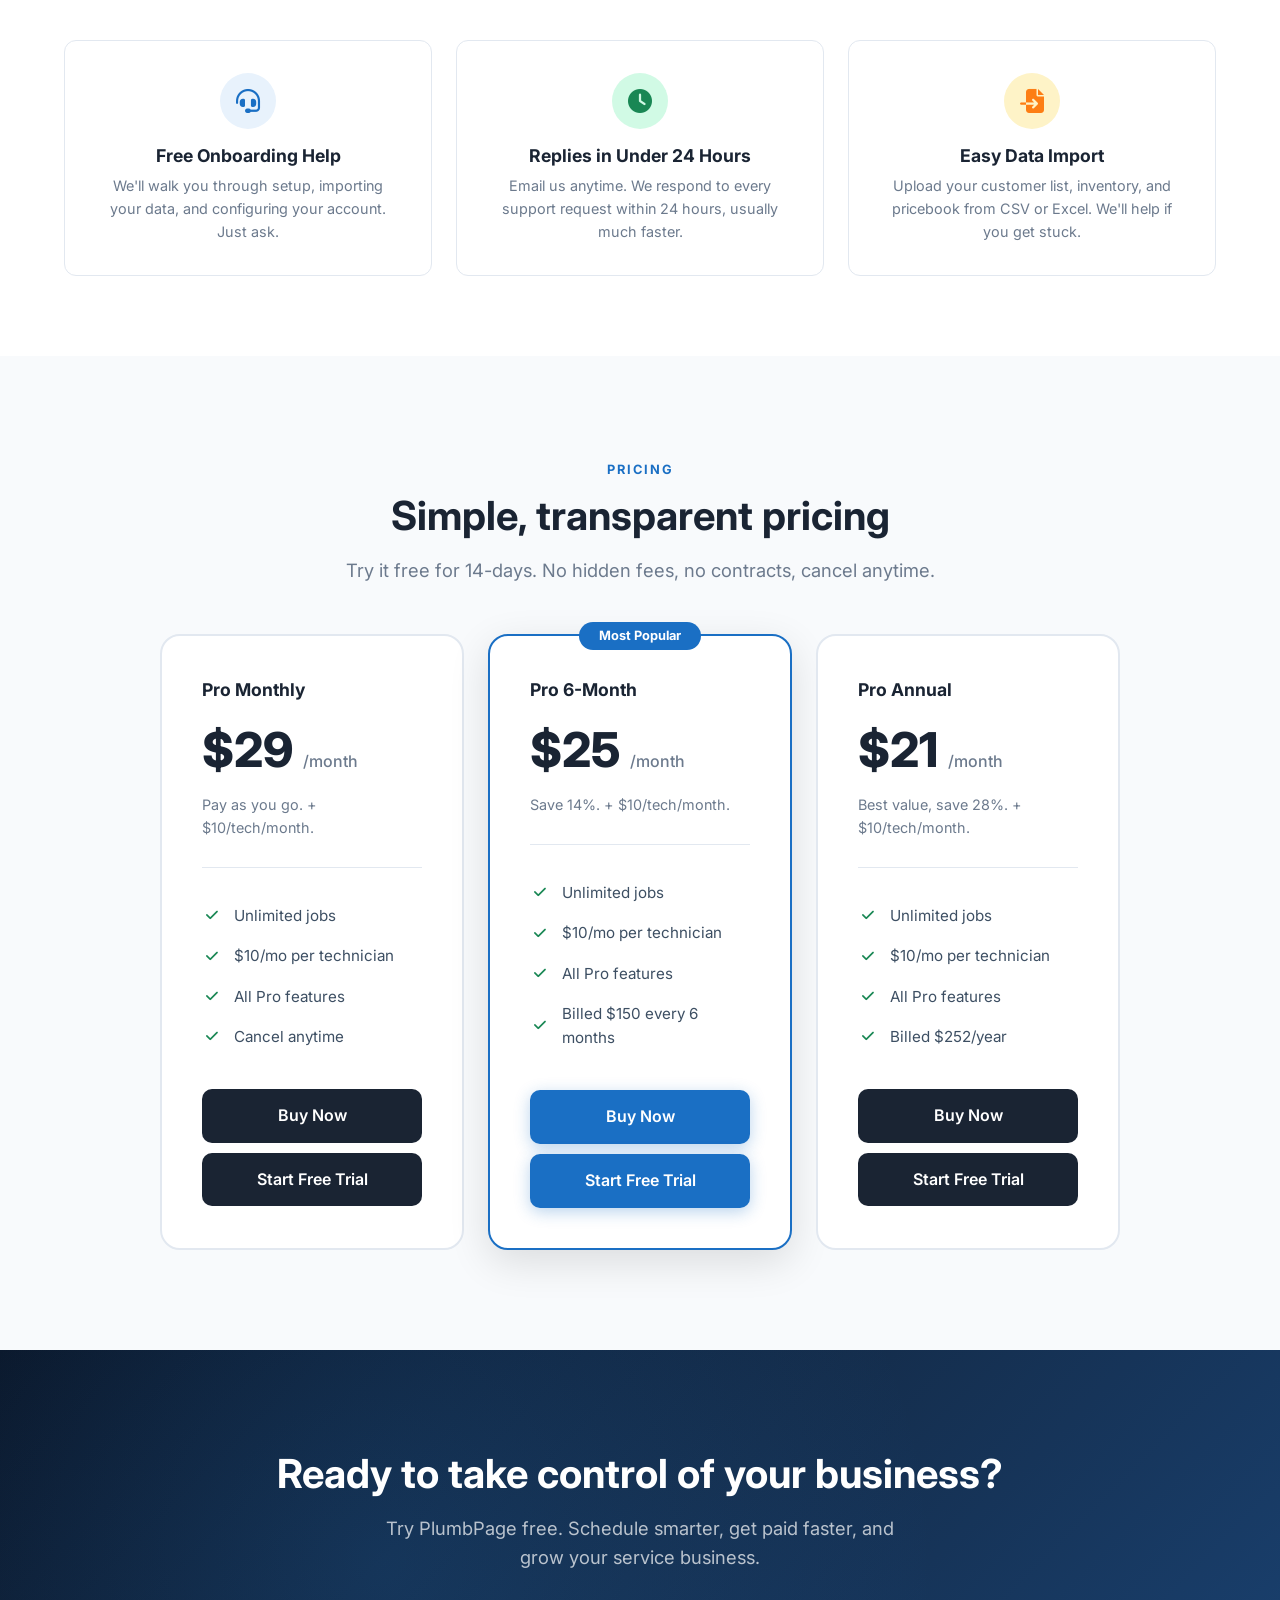
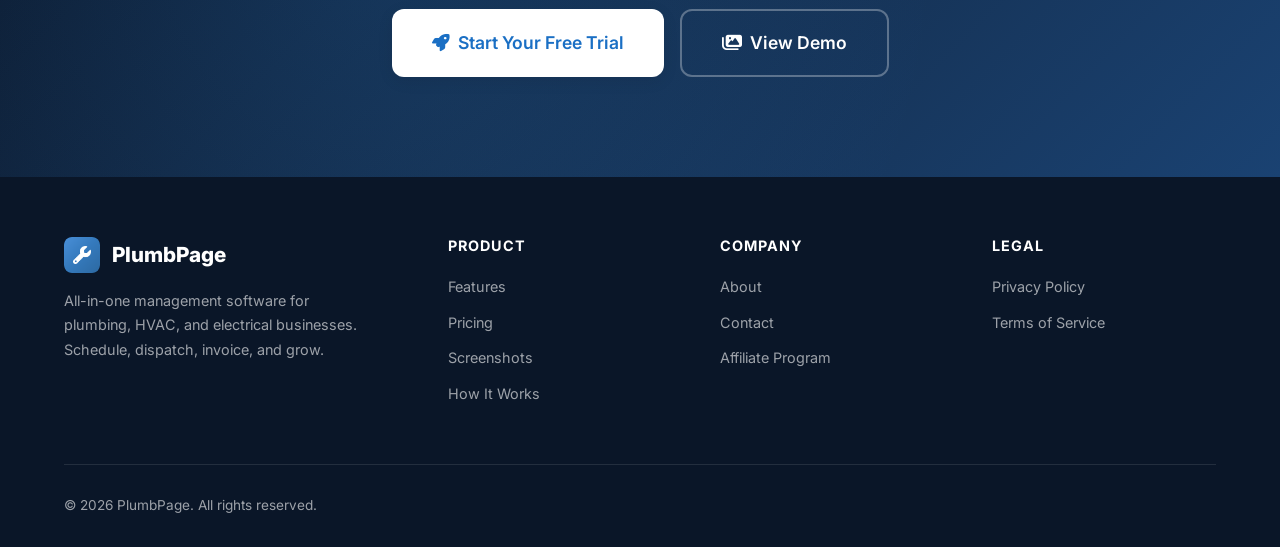
==== commit 5a28a011: "Add affiliate program link to site footer and about page Co-Authored-By: Claude Sonnet 4.6 <noreply@" ====
--- a/index.html
+++ b/index.html
@@ -26,13 +26,19 @@
     <style>
         .fade-up {
             opacity: 0;
-            transform: translateY(24px);
-            transition: opacity 0.6s ease, transform 0.6s ease;
+            transform: translateY(20px);
+            transition: opacity 0.5s cubic-bezier(0.23, 1, 0.32, 1), transform 0.5s cubic-bezier(0.23, 1, 0.32, 1);
         }
         .fade-up.visible {
             opacity: 1;
             transform: translateY(0);
         }
+        .features-grid .fade-up:nth-child(1) { transition-delay: 0ms; }
+        .features-grid .fade-up:nth-child(2) { transition-delay: 60ms; }
+        .features-grid .fade-up:nth-child(3) { transition-delay: 120ms; }
+        .features-grid .fade-up:nth-child(4) { transition-delay: 60ms; }
+        .features-grid .fade-up:nth-child(5) { transition-delay: 120ms; }
+        .features-grid .fade-up:nth-child(6) { transition-delay: 180ms; }
     </style>
 </head>
 <body>
@@ -408,6 +414,7 @@
                 <ul class="footer-links">
                     <li><a href="about.html">About</a></li>
                     <li><a href="mailto:colton@plumbpage.com">Contact</a></li>
+                    <li><a href="https://app.plumbpage.com/affiliates/apply">Affiliate Program</a></li>
                 </ul>
             </div>
             <div>
@@ -428,7 +435,27 @@
 <script type="application/ld+json">
 {
   "@context": "https://schema.org",
-  "@type": "SoftwareApplication",
+  "@graph": [
+  {
+    "@type": "Organization",
+    "name": "PlumbPage",
+    "url": "https://plumbpage.com",
+    "logo": "https://plumbpage.com/assets/logo.png",
+    "description": "All-in-one field service management software for plumbing, HVAC, and electrical businesses.",
+    "contactPoint": {
+      "@type": "ContactPoint",
+      "email": "colton@plumbpage.com",
+      "contactType": "customer support"
+    },
+    "sameAs": []
+  },
+  {
+    "@type": "WebSite",
+    "name": "PlumbPage",
+    "url": "https://plumbpage.com"
+  },
+  {
+    "@type": "SoftwareApplication",
   "name": "PlumbPage",
   "applicationCategory": "BusinessApplication",
   "operatingSystem": "Web",
@@ -473,6 +500,8 @@
     "AI dispatch suggestions",
     "Customer e-signatures"
   ]
+  }
+  ]
 }
 </script>
 </body>
--- a/assets/css/style.css
+++ b/assets/css/style.css
@@ -33,6 +33,8 @@
     --shadow-lg: 0 12px 40px rgba(0,0,0,.12);
     --shadow-xl: 0 20px 60px rgba(0,0,0,.15);
     --transition: 0.3s cubic-bezier(.4,0,.2,1);
+    --ease-out: cubic-bezier(0.23, 1, 0.32, 1);
+    --ease-in-out: cubic-bezier(0.77, 0, 0.175, 1);
 }
 
 html { scroll-behavior: smooth; }
@@ -96,7 +98,7 @@
     font-weight: 600;
     border: none;
     cursor: pointer;
-    transition: all var(--transition);
+    transition: transform 160ms var(--ease-out), box-shadow 160ms var(--ease-out), background-color 160ms var(--ease-out), border-color 160ms var(--ease-out);
     white-space: nowrap;
 }
 
@@ -110,6 +112,7 @@
     transform: translateY(-2px);
     box-shadow: 0 8px 24px rgba(26,111,196,.4);
 }
+.btn-primary:active { transform: scale(0.97); box-shadow: 0 2px 8px rgba(26,111,196,.3); }
 
 .btn-outline {
     background: transparent;
@@ -120,6 +123,7 @@
     background: rgba(255,255,255,.1);
     border-color: rgba(255,255,255,.6);
 }
+.btn-outline:active { transform: scale(0.97); }
 
 .btn-dark {
     background: var(--gray-900);
@@ -129,6 +133,7 @@
     background: var(--blue-700);
     transform: translateY(-2px);
 }
+.btn-dark:active { transform: scale(0.97); }
 
 .btn-white {
     background: var(--white);
@@ -139,6 +144,7 @@
     transform: translateY(-2px);
     box-shadow: var(--shadow-lg);
 }
+.btn-white:active { transform: scale(0.97); box-shadow: var(--shadow-sm); }
 
 .btn-lg {
     padding: 18px 40px;
@@ -154,7 +160,7 @@
     right: 0;
     z-index: 1000;
     padding: 16px 0;
-    transition: all var(--transition);
+    transition: background-color 0.3s var(--ease-out), box-shadow 0.3s var(--ease-out), padding 0.3s var(--ease-out);
 }
 
 .navbar.scrolled {
@@ -217,6 +223,7 @@
     background: var(--blue-400) !important;
     color: var(--white) !important;
 }
+.nav-cta:active { transform: scale(0.97) !important; }
 
 .nav-toggle {
     display: none;
@@ -410,7 +417,7 @@
     padding: 36px;
     border-radius: var(--radius-lg);
     border: 1px solid var(--gray-200);
-    transition: all var(--transition);
+    transition: transform 200ms var(--ease-out), box-shadow 200ms var(--ease-out), border-color 200ms var(--ease-out);
     background: var(--white);
 }
 
@@ -419,6 +426,13 @@
     box-shadow: var(--shadow-lg);
     transform: translateY(-4px);
 }
+
+.features-grid .feature-card:nth-child(1) { transition-delay: 0ms; }
+.features-grid .feature-card:nth-child(2) { transition-delay: 40ms; }
+.features-grid .feature-card:nth-child(3) { transition-delay: 80ms; }
+.features-grid .feature-card:nth-child(4) { transition-delay: 40ms; }
+.features-grid .feature-card:nth-child(5) { transition-delay: 80ms; }
+.features-grid .feature-card:nth-child(6) { transition-delay: 120ms; }
 
 .feature-icon {
     width: 56px;
@@ -472,8 +486,9 @@
     background: var(--white);
     color: var(--gray-500);
     cursor: pointer;
-    transition: all var(--transition);
-}
+    transition: background-color 160ms var(--ease-out), border-color 160ms var(--ease-out), color 160ms var(--ease-out);
+}
+.showcase-tab:active { transform: scale(0.97); }
 
 .showcase-tab:hover {
     border-color: var(--blue-400);
@@ -575,7 +590,7 @@
     border-radius: var(--radius-lg);
     padding: 40px;
     border: 2px solid var(--gray-200);
-    transition: all var(--transition);
+    transition: transform 200ms var(--ease-out), box-shadow 200ms var(--ease-out), border-color 200ms var(--ease-out);
     position: relative;
 }
 
